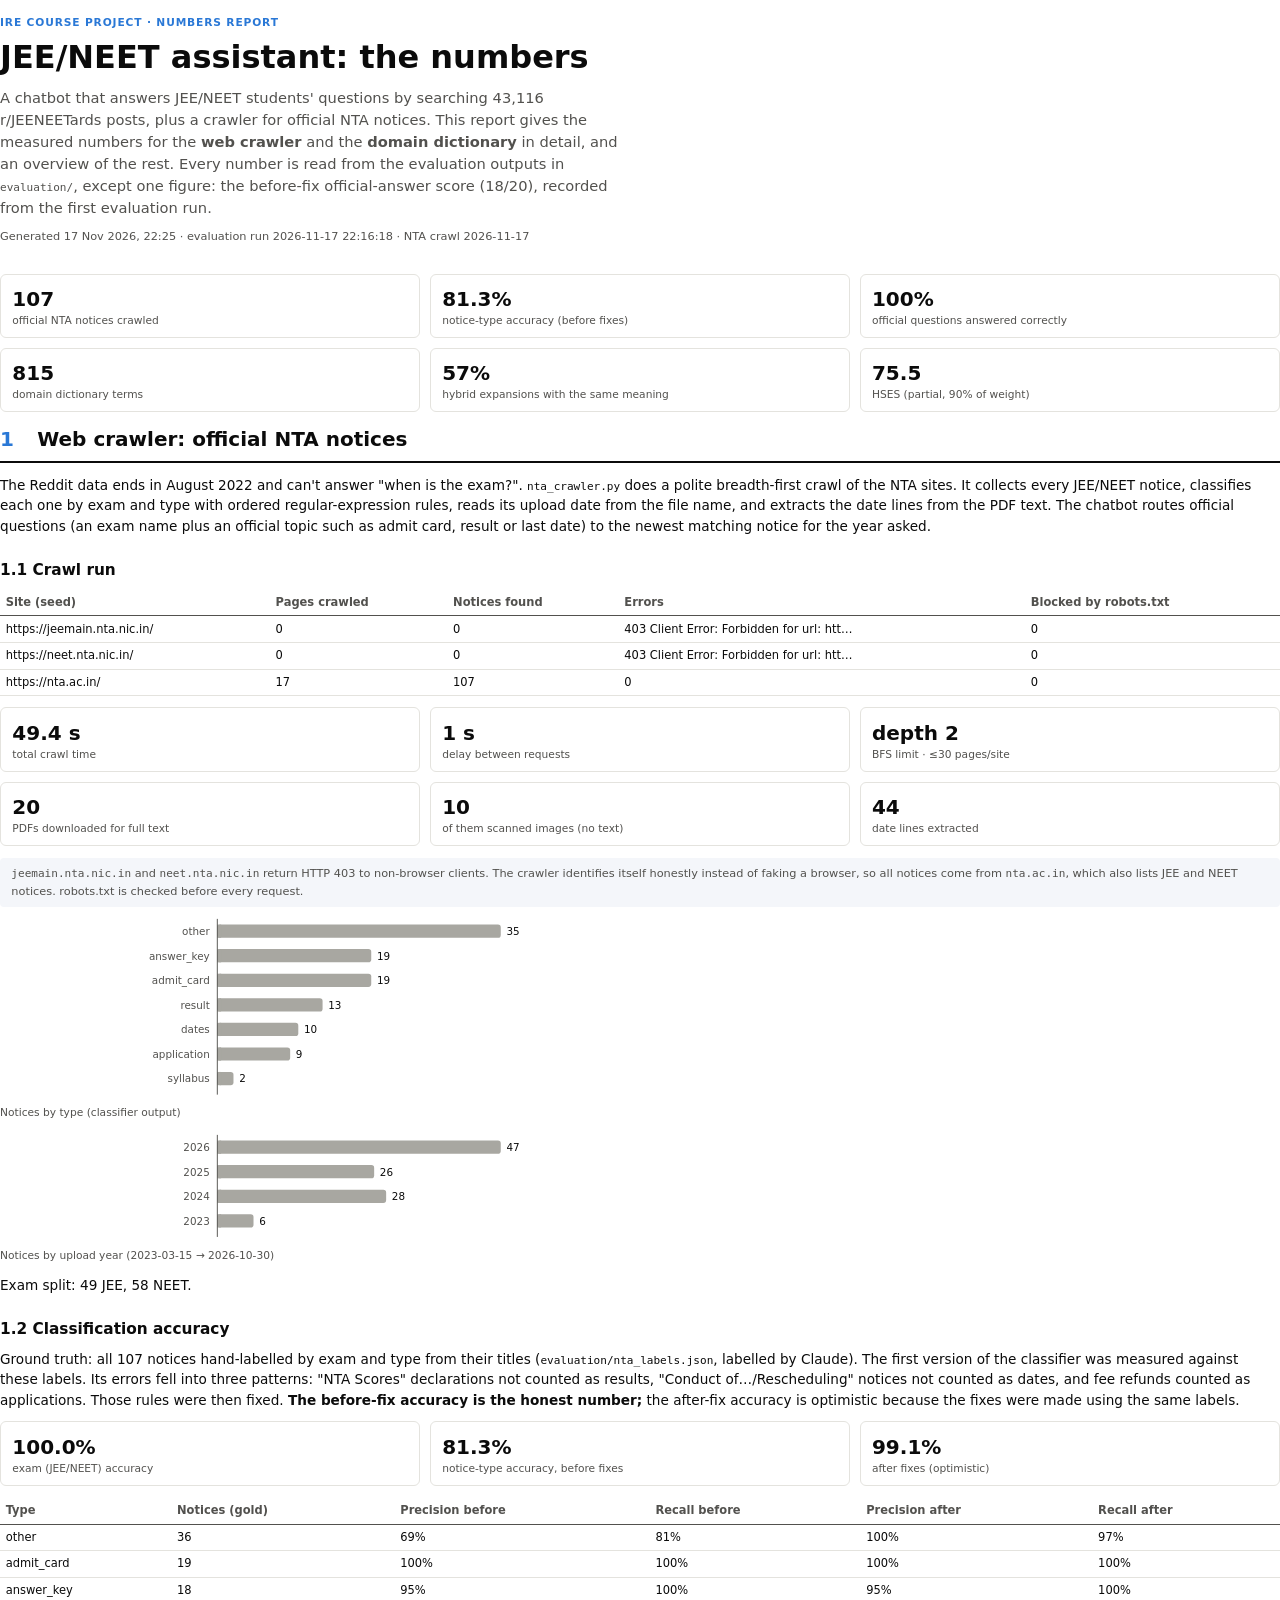
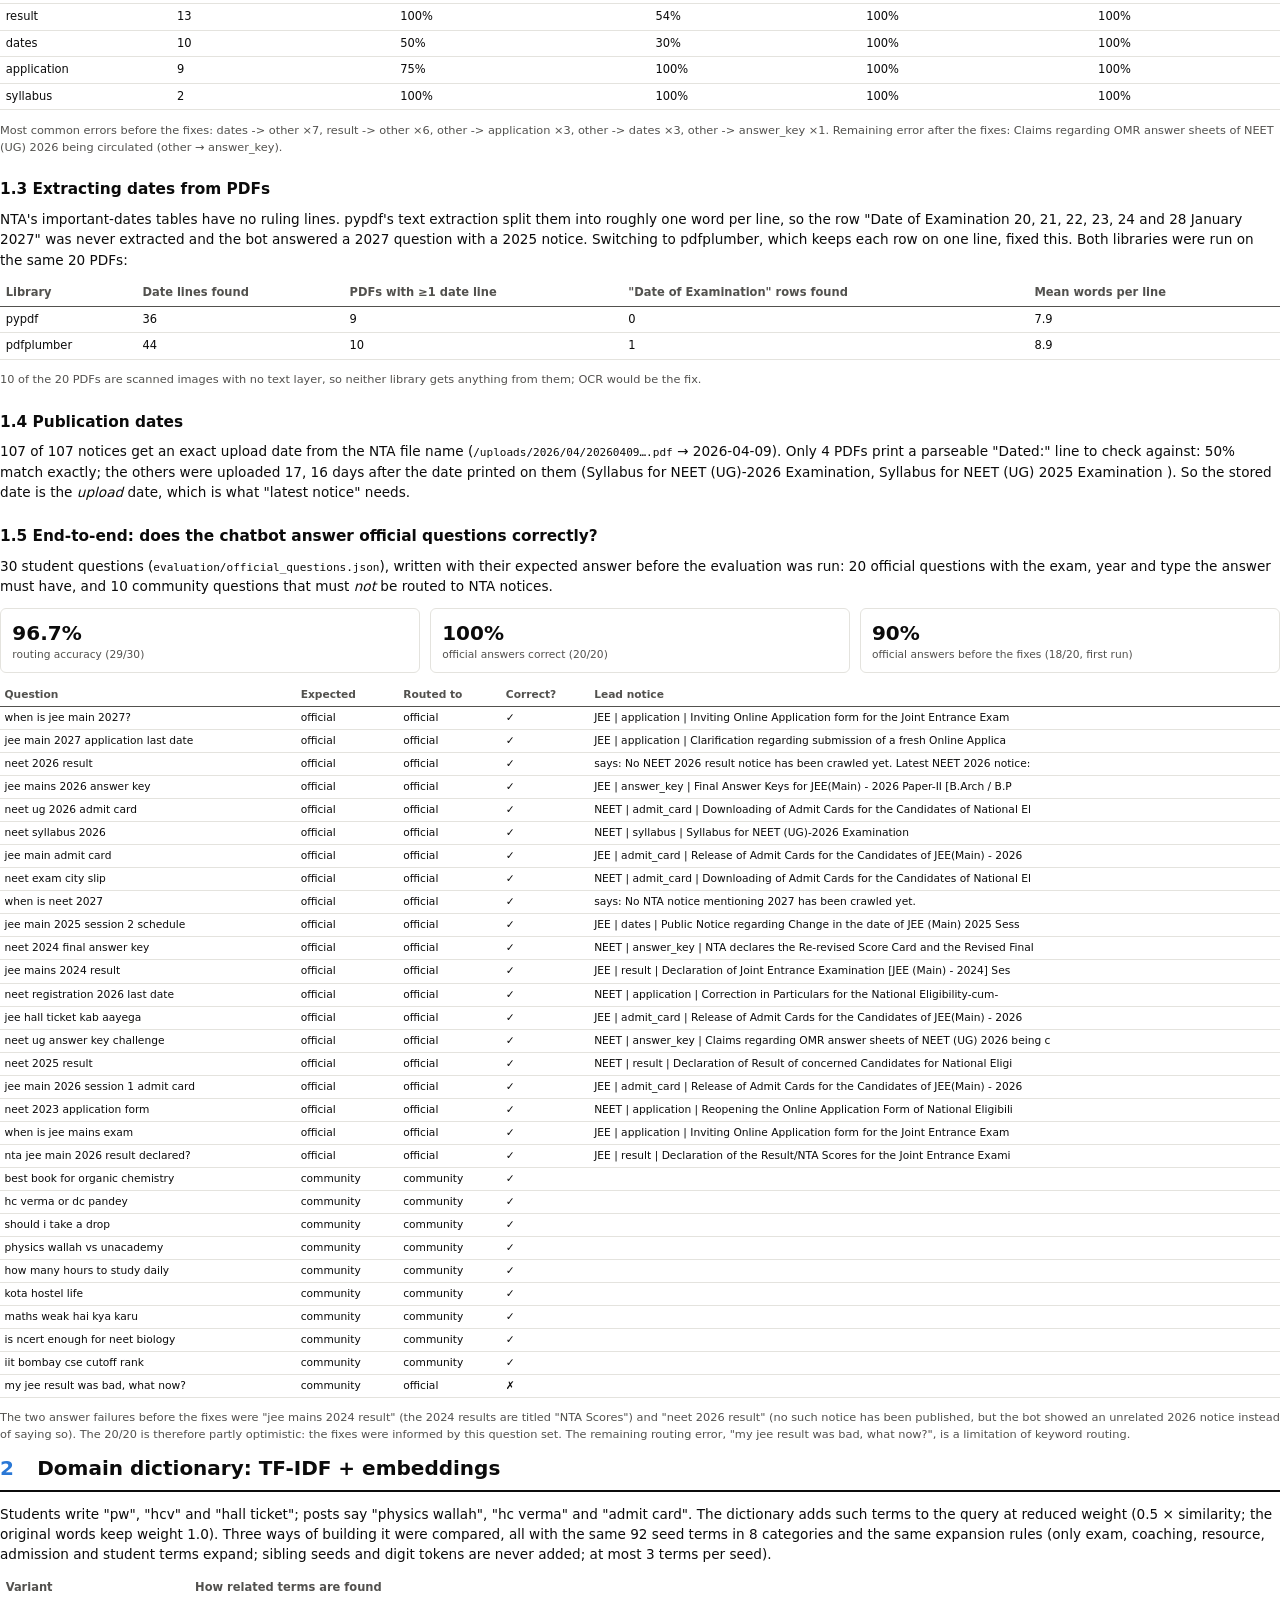
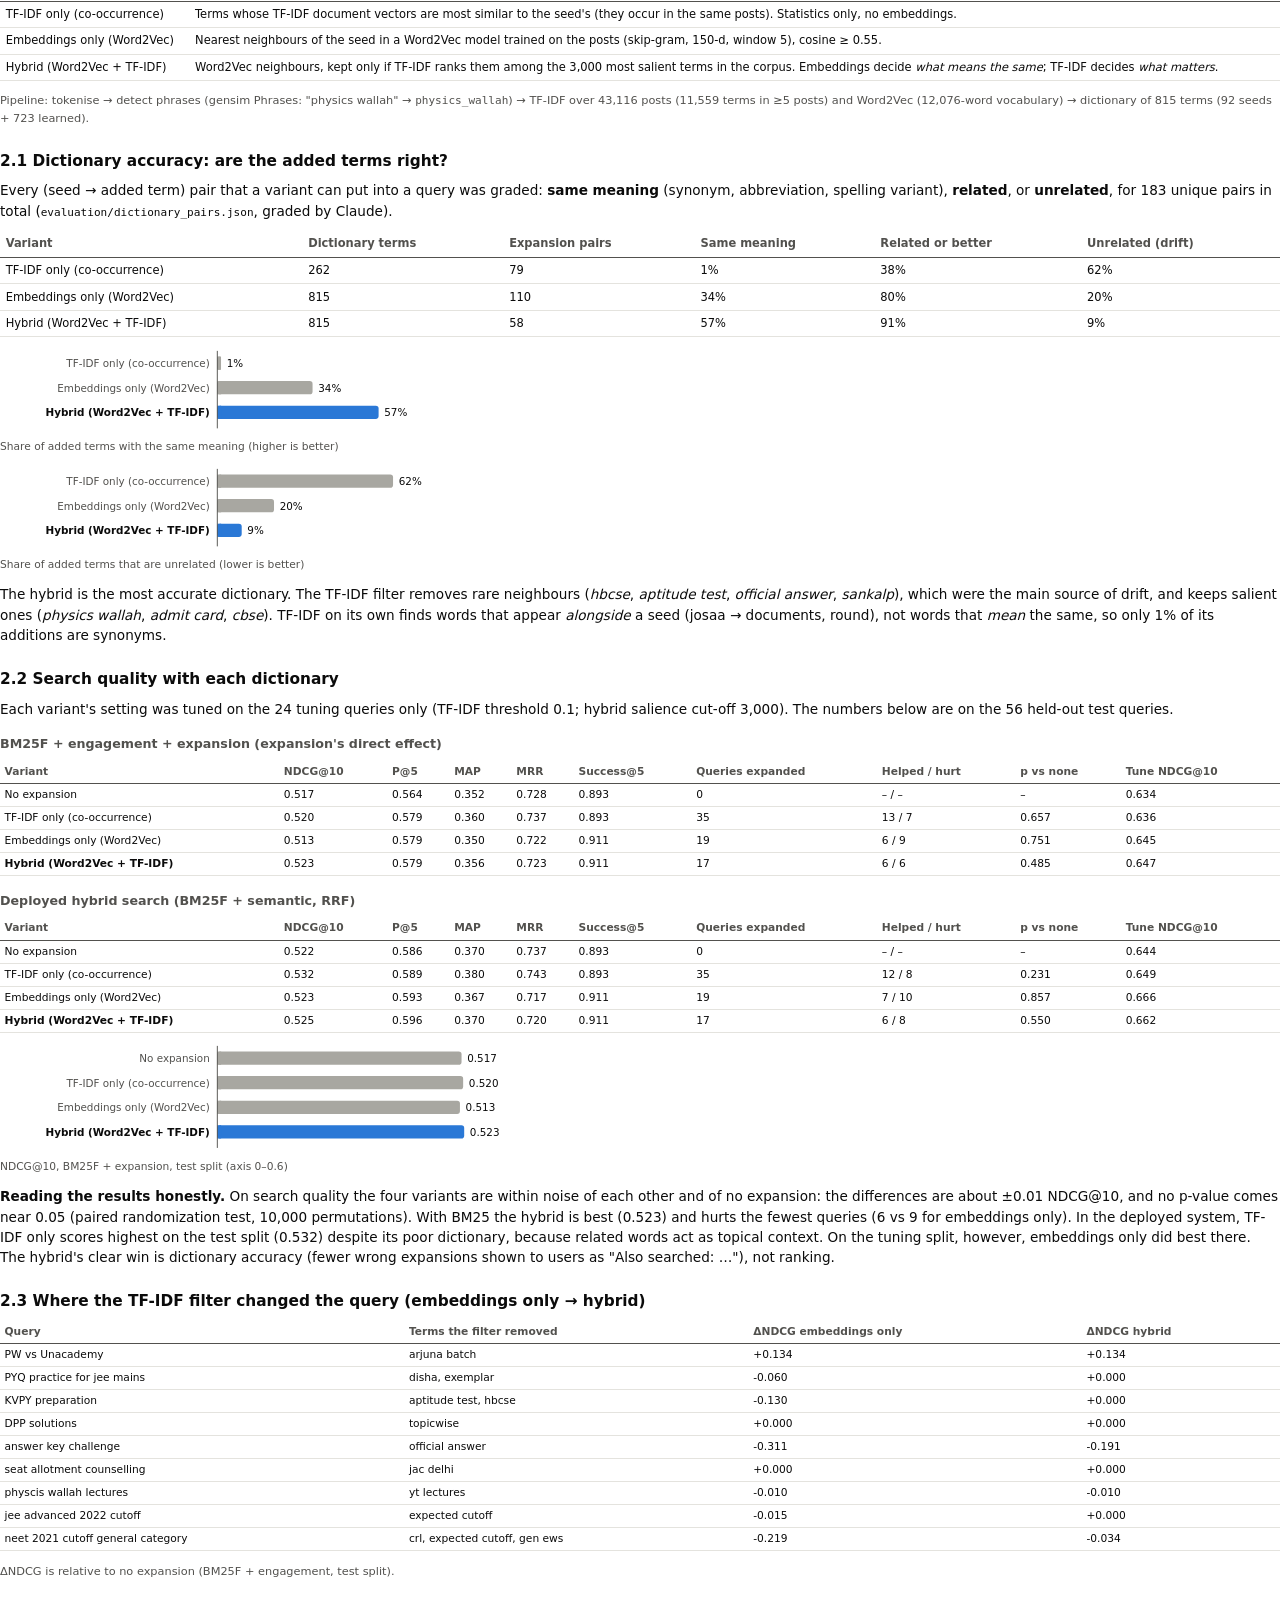
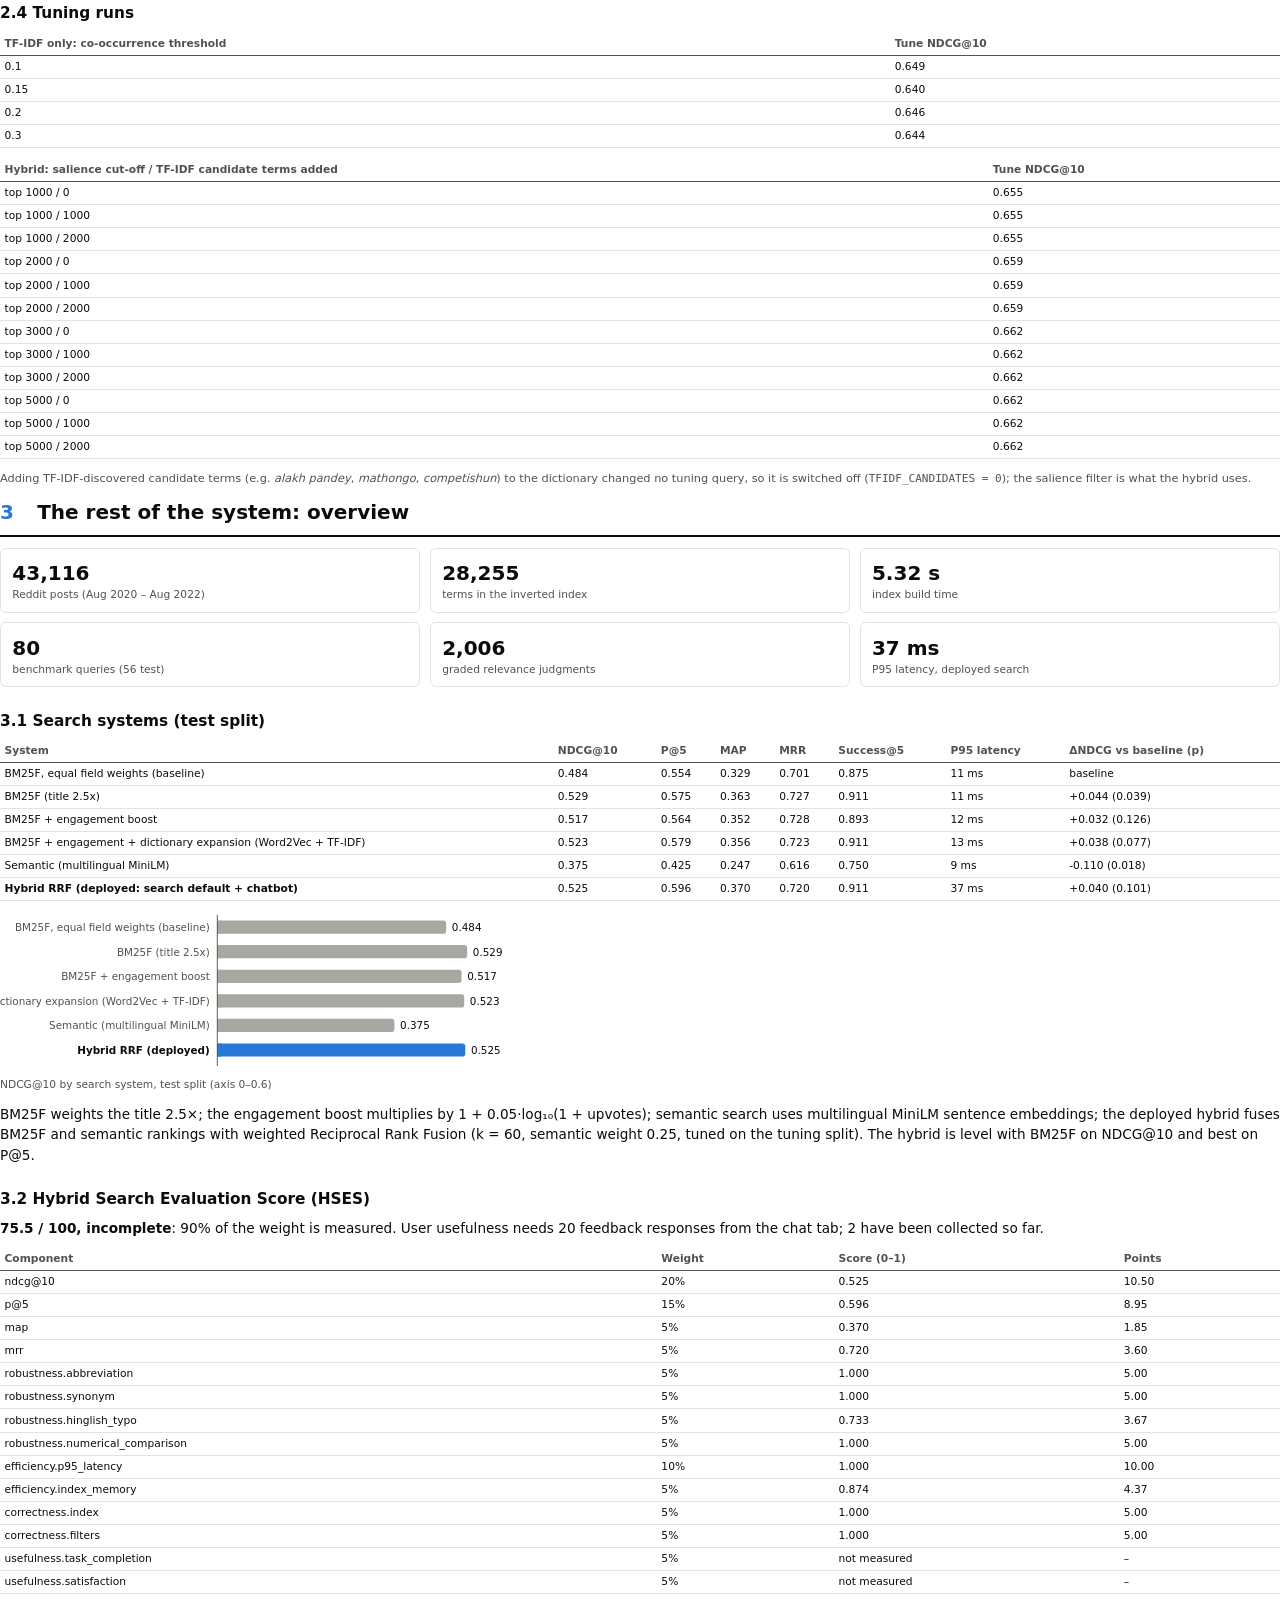
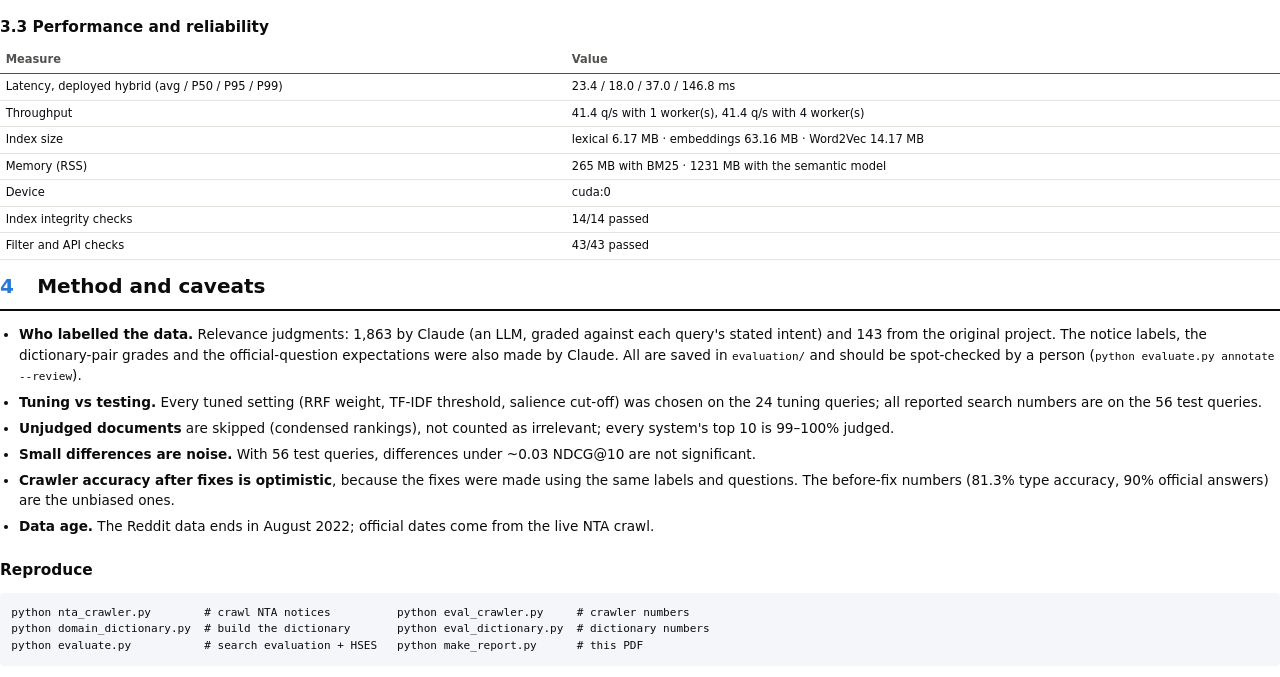
==== evaluation/report.html @ 179a9579 "Hybrid TF-IDF + Word2Vec domain dictionary, crawler/dictionary evaluation, numbers PDF - domain_dict" ====
<!doctype html><html lang='en'><head><meta charset='utf-8'><title>IREE project numbers</title><style>
@page { size: A4; margin: 14mm 14mm 16mm; }
:root { --ink: #0b0b0b; --ink2: #52514e; --muted: #7a7973; --rule: #e4e3de; --surface: #ffffff; --tint: #f4f6fa; --blue: #2a78d6; }
* { box-sizing: border-box; }
body { margin: 0; background: var(--surface); color: var(--ink); font: 10.2pt/1.5 "Noto Sans", "DejaVu Sans", "Liberation Sans", sans-serif; }
header { padding: 4mm 0 2mm; }
.kicker { text-transform: uppercase; letter-spacing: .08em; font-size: 8pt; color: var(--blue); font-weight: 700; }
h1 { font-size: 24pt; line-height: 1.15; margin: 2mm 0 3mm; }
.lede { font-size: 11pt; color: var(--ink2); max-width: 165mm; }
h2 { font-size: 15pt; margin: 0 0 3mm; padding-bottom: 2mm; border-bottom: 2px solid var(--ink); }
h2 span { display: inline-block; width: 8mm; color: var(--blue); }
h3 { font-size: 11.5pt; margin: 6mm 0 2mm; }
h4 { font-size: 9.5pt; margin: 4mm 0 1.5mm; color: var(--ink2); }
p { margin: 1.5mm 0 2.5mm; }
.small, .note { font-size: 8.5pt; color: var(--ink2); }
.note { background: var(--tint); padding: 2mm 3mm; border-radius: 4px; }
code, pre { font-family: "DejaVu Sans Mono", monospace; font-size: 8.3pt; }
pre { background: var(--tint); padding: 3mm; border-radius: 4px; white-space: pre-wrap; }
.break { break-before: page; }
table { width: 100%; border-collapse: collapse; margin: 2mm 0 3mm; font-size: 8.6pt; break-inside: auto; }
th { text-align: left; font-weight: 600; color: var(--ink2); border-bottom: 1px solid var(--ink2); padding: 1.2mm 1.5mm; vertical-align: bottom; }
td { border-bottom: 1px solid var(--rule); padding: 1.1mm 1.5mm; vertical-align: top; }
tr { break-inside: avoid; }
table.tight td, table.tight th { padding: .8mm 1.2mm; font-size: 8pt; }
td:not(:first-child), th:not(:first-child) { font-variant-numeric: tabular-nums; }
.tiles { display: grid; grid-template-columns: repeat(3, 1fr); gap: 2.5mm; margin: 3mm 0; }
.tile { border: 1px solid var(--rule); border-radius: 6px; padding: 2.5mm 3mm; break-inside: avoid; }
.tv { font-size: 15pt; font-weight: 700; font-variant-numeric: tabular-nums; }
.tl { font-size: 8pt; color: var(--ink2); line-height: 1.3; }
.stack figure { max-width: 150mm; }
figure { max-width: 150mm; }
figure { margin: 2mm 0 3mm; break-inside: avoid; }
figcaption { font-size: 8pt; color: var(--ink2); margin-top: 1mm; }
svg text.lab { font-size: 11px; fill: var(--ink2); }
svg text.lab.hi { fill: var(--ink); font-weight: 700; }
svg text.val { font-size: 11px; fill: var(--ink); font-variant-numeric: tabular-nums; }
svg .axis { stroke: var(--ink2); stroke-width: 1; }
ul { padding-left: 5mm; } li { margin-bottom: 1.5mm; }
</style></head><body>
<header>
  <div class="kicker">IRE course project · numbers report</div>
  <h1>JEE/NEET assistant: the numbers</h1>
  <p class="lede">A chatbot that answers JEE/NEET students' questions by searching 43,116 r/JEENEETards
  posts, plus a crawler for official NTA notices. This report gives the measured numbers for the
  <b>web crawler</b> and the <b>domain dictionary</b> in detail, and an overview of the rest. Every number is read from the
  evaluation outputs in <code>evaluation/</code>, except one figure: the before-fix official-answer score (18/20),
recorded from the first evaluation run.</p>
  <p class="small">Generated 17 Nov 2026, 22:25 · evaluation run 2026-11-17 22:16:18 · NTA crawl 2026-11-17</p>
</header>
<div class="tiles"><div class="tile"><div class="tv">107</div><div class="tl">official NTA notices crawled</div></div><div class="tile"><div class="tv">81.3%</div><div class="tl">notice-type accuracy (before fixes)</div></div><div class="tile"><div class="tv">100%</div><div class="tl">official questions answered correctly</div></div><div class="tile"><div class="tv">815</div><div class="tl">domain dictionary terms</div></div><div class="tile"><div class="tv">57%</div><div class="tl">hybrid expansions with the same meaning</div></div><div class="tile"><div class="tv">75.5</div><div class="tl">HSES (partial, 90% of weight)</div></div></div>

<section class="break">
<h2><span>1</span> Web crawler: official NTA notices</h2>
<p>The Reddit data ends in August 2022 and can't answer "when is the exam?". <code>nta_crawler.py</code> does a polite
breadth-first crawl of the NTA sites. It collects every JEE/NEET notice, classifies each one by exam and type with ordered
regular-expression rules, reads its upload date from the file name, and extracts the date lines from the PDF text. The chatbot
routes official questions (an exam name plus an official topic such as admit card, result or last date) to the newest
matching notice for the year asked.</p>
<h3>1.1 Crawl run</h3>
<table class=""><thead><tr><th>Site (seed)</th><th>Pages crawled</th><th>Notices found</th><th>Errors</th><th>Blocked by robots.txt</th></tr></thead><tbody><tr><td>https://jeemain.nta.nic.in/</td><td>0</td><td>0</td><td>403 Client Error: Forbidden for url: htt…</td><td>0</td></tr><tr><td>https://neet.nta.nic.in/</td><td>0</td><td>0</td><td>403 Client Error: Forbidden for url: htt…</td><td>0</td></tr><tr><td>https://nta.ac.in/</td><td>17</td><td>107</td><td>0</td><td>0</td></tr></tbody></table>
<div class="tiles"><div class="tile"><div class="tv">49.4 s</div><div class="tl">total crawl time</div></div><div class="tile"><div class="tv">1 s</div><div class="tl">delay between requests</div></div><div class="tile"><div class="tv">depth 2</div><div class="tl">BFS limit · ≤30 pages/site</div></div><div class="tile"><div class="tv">20</div><div class="tl">PDFs downloaded for full text</div></div><div class="tile"><div class="tv">10</div><div class="tl">of them scanned images (no text)</div></div><div class="tile"><div class="tv">44</div><div class="tl">date lines extracted</div></div></div>
<p class="note"><code>jeemain.nta.nic.in</code> and <code>neet.nta.nic.in</code> return HTTP 403 to non-browser clients. The
crawler identifies itself honestly instead of faking a browser, so all notices come from <code>nta.ac.in</code>, which also lists
JEE and NEET notices. robots.txt is checked before every request.</p>
<div class="stack">
<figure><svg viewBox="0 0 600 190" width="100%" role="img" aria-label="Notices by type (classifier output)"><text x="222" y="19" text-anchor="end" class="lab">other</text><rect x="230" y="8" width="300.0" height="14" rx="3" fill="#a8a7a1"/><rect x="230" y="8" width="4.0" height="14" fill="#a8a7a1"/><text x="536.0" y="19" class="val">35</text><text x="222" y="45" text-anchor="end" class="lab">answer_key</text><rect x="230" y="34" width="162.9" height="14" rx="3" fill="#a8a7a1"/><rect x="230" y="34" width="4.0" height="14" fill="#a8a7a1"/><text x="398.9" y="45" class="val">19</text><text x="222" y="71" text-anchor="end" class="lab">admit_card</text><rect x="230" y="60" width="162.9" height="14" rx="3" fill="#a8a7a1"/><rect x="230" y="60" width="4.0" height="14" fill="#a8a7a1"/><text x="398.9" y="71" class="val">19</text><text x="222" y="97" text-anchor="end" class="lab">result</text><rect x="230" y="86" width="111.4" height="14" rx="3" fill="#a8a7a1"/><rect x="230" y="86" width="4.0" height="14" fill="#a8a7a1"/><text x="347.4" y="97" class="val">13</text><text x="222" y="123" text-anchor="end" class="lab">dates</text><rect x="230" y="112" width="85.7" height="14" rx="3" fill="#a8a7a1"/><rect x="230" y="112" width="4.0" height="14" fill="#a8a7a1"/><text x="321.7" y="123" class="val">10</text><text x="222" y="149" text-anchor="end" class="lab">application</text><rect x="230" y="138" width="77.1" height="14" rx="3" fill="#a8a7a1"/><rect x="230" y="138" width="4.0" height="14" fill="#a8a7a1"/><text x="313.1" y="149" class="val">9</text><text x="222" y="175" text-anchor="end" class="lab">syllabus</text><rect x="230" y="164" width="17.1" height="14" rx="3" fill="#a8a7a1"/><rect x="230" y="164" width="4.0" height="14" fill="#a8a7a1"/><text x="253.1" y="175" class="val">2</text><line x1="230" y1="2" x2="230" y2="188" class="axis"/></svg><figcaption>Notices by type (classifier output)</figcaption></figure>
<figure><svg viewBox="0 0 600 112" width="100%" role="img" aria-label="Notices by upload year (2023-03-15 → 2026-10-30)"><text x="222" y="19" text-anchor="end" class="lab">2026</text><rect x="230" y="8" width="300.0" height="14" rx="3" fill="#a8a7a1"/><rect x="230" y="8" width="4.0" height="14" fill="#a8a7a1"/><text x="536.0" y="19" class="val">47</text><text x="222" y="45" text-anchor="end" class="lab">2025</text><rect x="230" y="34" width="166.0" height="14" rx="3" fill="#a8a7a1"/><rect x="230" y="34" width="4.0" height="14" fill="#a8a7a1"/><text x="402.0" y="45" class="val">26</text><text x="222" y="71" text-anchor="end" class="lab">2024</text><rect x="230" y="60" width="178.7" height="14" rx="3" fill="#a8a7a1"/><rect x="230" y="60" width="4.0" height="14" fill="#a8a7a1"/><text x="414.7" y="71" class="val">28</text><text x="222" y="97" text-anchor="end" class="lab">2023</text><rect x="230" y="86" width="38.3" height="14" rx="3" fill="#a8a7a1"/><rect x="230" y="86" width="4.0" height="14" fill="#a8a7a1"/><text x="274.3" y="97" class="val">6</text><line x1="230" y1="2" x2="230" y2="110" class="axis"/></svg><figcaption>Notices by upload year (2023-03-15 → 2026-10-30)</figcaption></figure>
</div>
<p>Exam split: 49 JEE, 58 NEET.</p>

<h3>1.2 Classification accuracy</h3>
<p>Ground truth: all 107 notices hand-labelled by exam and type from their titles
(<code>evaluation/nta_labels.json</code>, labelled by Claude). The first version of the classifier was measured against these labels.
Its errors fell into three patterns: "NTA Scores" declarations not counted as results, "Conduct of…/Rescheduling" notices
not counted as dates, and fee refunds counted as applications. Those rules were then fixed. <b>The before-fix accuracy is
the honest number;</b> the after-fix accuracy is optimistic because the fixes were made using the same labels.</p>
<div class="tiles"><div class="tile"><div class="tv">100.0%</div><div class="tl">exam (JEE/NEET) accuracy</div></div><div class="tile"><div class="tv">81.3%</div><div class="tl">notice-type accuracy, before fixes</div></div><div class="tile"><div class="tv">99.1%</div><div class="tl">after fixes (optimistic)</div></div></div>
<table class=""><thead><tr><th>Type</th><th>Notices (gold)</th><th>Precision before</th><th>Recall before</th><th>Precision after</th><th>Recall after</th></tr></thead><tbody><tr><td>other</td><td>36</td><td>69%</td><td>81%</td><td>100%</td><td>97%</td></tr><tr><td>admit_card</td><td>19</td><td>100%</td><td>100%</td><td>100%</td><td>100%</td></tr><tr><td>answer_key</td><td>18</td><td>95%</td><td>100%</td><td>95%</td><td>100%</td></tr><tr><td>result</td><td>13</td><td>100%</td><td>54%</td><td>100%</td><td>100%</td></tr><tr><td>dates</td><td>10</td><td>50%</td><td>30%</td><td>100%</td><td>100%</td></tr><tr><td>application</td><td>9</td><td>75%</td><td>100%</td><td>100%</td><td>100%</td></tr><tr><td>syllabus</td><td>2</td><td>100%</td><td>100%</td><td>100%</td><td>100%</td></tr></tbody></table>
<p class="small">Most common errors before the fixes: dates -&gt; other ×7, result -&gt; other ×6, other -&gt; application ×3, other -&gt; dates ×3, other -&gt; answer_key ×1.
Remaining error after the fixes: Claims regarding OMR answer sheets of NEET (UG) 2026 being circulated  (other → answer_key).</p>

<h3>1.3 Extracting dates from PDFs</h3>
<p>NTA's important-dates tables have no ruling lines. pypdf's text extraction split them into roughly one word per line, so the
row "Date of Examination 20, 21, 22, 23, 24 and 28 January 2027" was never extracted and the bot answered a 2027 question with a
2025 notice. Switching to pdfplumber, which keeps each row on one line, fixed this. Both libraries were run on the same 20 PDFs:</p>
<table class=""><thead><tr><th>Library</th><th>Date lines found</th><th>PDFs with ≥1 date line</th><th>&quot;Date of Examination&quot; rows found</th><th>Mean words per line</th></tr></thead><tbody><tr><td>pypdf</td><td>36</td><td>9</td><td>0</td><td>7.9</td></tr><tr><td>pdfplumber</td><td>44</td><td>10</td><td>1</td><td>8.9</td></tr></tbody></table>
<p class="small">10 of the 20 PDFs are scanned images with no text layer, so neither library
gets anything from them; OCR would be the fix.</p>

<h3>1.4 Publication dates</h3>
<p>107 of 107 notices get an exact upload date from the NTA file name
(<code>/uploads/2026/04/20260409….pdf</code> → 2026-04-09). Only 4 PDFs print a parseable
"Dated:" line to check against: 50% match exactly; the others were uploaded
17, 16 days after the date printed on them
(Syllabus for NEET (UG)-2026 Examination, Syllabus for NEET (UG) 2025 Examination ). So the stored date is the <i>upload</i> date,
which is what "latest notice" needs.</p>

<h3>1.5 End-to-end: does the chatbot answer official questions correctly?</h3>
<p>30 student questions (<code>evaluation/official_questions.json</code>), written with their expected answer before
the evaluation was run: 20 official questions with the exam, year and type the answer must have, and
10 community questions that must <i>not</i> be routed to NTA notices.</p>
<div class="tiles"><div class="tile"><div class="tv">96.7%</div><div class="tl">routing accuracy (29/30)</div></div><div class="tile"><div class="tv">100%</div><div class="tl">official answers correct (20/20)</div></div><div class="tile"><div class="tv">90%</div><div class="tl">official answers before the fixes (18/20, first run)</div></div></div>
<table class="tight"><thead><tr><th>Question</th><th>Expected</th><th>Routed to</th><th>Correct?</th><th>Lead notice</th></tr></thead><tbody><tr><td>when is jee main 2027?</td><td>official</td><td>official</td><td>✓</td><td>JEE | application | Inviting Online Application form for the Joint Entrance Exam</td></tr><tr><td>jee main 2027 application last date</td><td>official</td><td>official</td><td>✓</td><td>JEE | application | Clarification regarding submission of a fresh Online Applica</td></tr><tr><td>neet 2026 result</td><td>official</td><td>official</td><td>✓</td><td>says: No NEET 2026 result notice has been crawled yet. Latest NEET 2026 notice:</td></tr><tr><td>jee mains 2026 answer key</td><td>official</td><td>official</td><td>✓</td><td>JEE | answer_key | Final Answer Keys for JEE(Main) - 2026 Paper-II [B.Arch / B.P</td></tr><tr><td>neet ug 2026 admit card</td><td>official</td><td>official</td><td>✓</td><td>NEET | admit_card | Downloading of Admit Cards for the Candidates of National El</td></tr><tr><td>neet syllabus 2026</td><td>official</td><td>official</td><td>✓</td><td>NEET | syllabus | Syllabus for NEET (UG)-2026 Examination</td></tr><tr><td>jee main admit card</td><td>official</td><td>official</td><td>✓</td><td>JEE | admit_card | Release of Admit Cards for the Candidates of JEE(Main) - 2026</td></tr><tr><td>neet exam city slip</td><td>official</td><td>official</td><td>✓</td><td>NEET | admit_card | Downloading of Admit Cards for the Candidates of National El</td></tr><tr><td>when is neet 2027</td><td>official</td><td>official</td><td>✓</td><td>says: No NTA notice mentioning 2027 has been crawled yet.</td></tr><tr><td>jee main 2025 session 2 schedule</td><td>official</td><td>official</td><td>✓</td><td>JEE | dates | Public Notice regarding Change in the date of JEE (Main) 2025 Sess</td></tr><tr><td>neet 2024 final answer key</td><td>official</td><td>official</td><td>✓</td><td>NEET | answer_key | NTA declares the Re-revised Score Card and the Revised Final</td></tr><tr><td>jee mains 2024 result</td><td>official</td><td>official</td><td>✓</td><td>JEE | result | Declaration of Joint Entrance Examination [JEE (Main) - 2024] Ses</td></tr><tr><td>neet registration 2026 last date</td><td>official</td><td>official</td><td>✓</td><td>NEET | application | Correction in Particulars for the National Eligibility-cum-</td></tr><tr><td>jee hall ticket kab aayega</td><td>official</td><td>official</td><td>✓</td><td>JEE | admit_card | Release of Admit Cards for the Candidates of JEE(Main) - 2026</td></tr><tr><td>neet ug answer key challenge</td><td>official</td><td>official</td><td>✓</td><td>NEET | answer_key | Claims regarding OMR answer sheets of NEET (UG) 2026 being c</td></tr><tr><td>neet 2025 result</td><td>official</td><td>official</td><td>✓</td><td>NEET | result | Declaration of Result of concerned Candidates for National Eligi</td></tr><tr><td>jee main 2026 session 1 admit card</td><td>official</td><td>official</td><td>✓</td><td>JEE | admit_card | Release of Admit Cards for the Candidates of JEE(Main) - 2026</td></tr><tr><td>neet 2023 application form</td><td>official</td><td>official</td><td>✓</td><td>NEET | application | Reopening the Online Application Form of National Eligibili</td></tr><tr><td>when is jee mains exam</td><td>official</td><td>official</td><td>✓</td><td>JEE | application | Inviting Online Application form for the Joint Entrance Exam</td></tr><tr><td>nta jee main 2026 result declared?</td><td>official</td><td>official</td><td>✓</td><td>JEE | result | Declaration of the Result/NTA Scores for the Joint Entrance Exami</td></tr><tr><td>best book for organic chemistry</td><td>community</td><td>community</td><td>✓</td><td></td></tr><tr><td>hc verma or dc pandey</td><td>community</td><td>community</td><td>✓</td><td></td></tr><tr><td>should i take a drop</td><td>community</td><td>community</td><td>✓</td><td></td></tr><tr><td>physics wallah vs unacademy</td><td>community</td><td>community</td><td>✓</td><td></td></tr><tr><td>how many hours to study daily</td><td>community</td><td>community</td><td>✓</td><td></td></tr><tr><td>kota hostel life</td><td>community</td><td>community</td><td>✓</td><td></td></tr><tr><td>maths weak hai kya karu</td><td>community</td><td>community</td><td>✓</td><td></td></tr><tr><td>is ncert enough for neet biology</td><td>community</td><td>community</td><td>✓</td><td></td></tr><tr><td>iit bombay cse cutoff rank</td><td>community</td><td>community</td><td>✓</td><td></td></tr><tr><td>my jee result was bad, what now?</td><td>community</td><td>official</td><td>✗</td><td></td></tr></tbody></table>
<p class="small">The two answer failures before the fixes were "jee mains 2024 result" (the 2024 results are titled "NTA Scores")
and "neet 2026 result" (no such notice has been published, but the bot showed an unrelated 2026 notice instead of saying so).
The 20/20 is therefore partly optimistic: the fixes were informed by this question set. The remaining routing error,
"my jee result was bad, what now?", is a limitation of keyword routing.</p>
</section>

<section class="break">
<h2><span>2</span> Domain dictionary: TF-IDF + embeddings</h2>
<p>Students write "pw", "hcv" and "hall ticket"; posts say "physics wallah", "hc verma" and "admit card". The dictionary
adds such terms to the query at reduced weight (0.5 × similarity; the original words keep weight 1.0). Three ways of building it
were compared, all with the same 92 seed terms in 8 categories and the same expansion rules (only exam, coaching,
resource, admission and student terms expand; sibling seeds and digit tokens are never added; at most 3 terms per seed).</p>
<table class=""><thead><tr><th>Variant</th><th>How related terms are found</th></tr></thead><tbody><tr><td>TF-IDF only (co-occurrence)</td><td>Terms whose TF-IDF document vectors are most similar to the seed's (they occur in the same posts). Statistics only, no embeddings.</td></tr><tr><td>Embeddings only (Word2Vec)</td><td>Nearest neighbours of the seed in a Word2Vec model trained on the posts (skip-gram, 150-d, window 5), cosine ≥ 0.55.</td></tr><tr><td>Hybrid (Word2Vec + TF-IDF)</td><td>Word2Vec neighbours, kept only if TF-IDF ranks them among the 3,000 most salient terms in the corpus. Embeddings decide <i>what means the same</i>; TF-IDF decides <i>what matters</i>.</td></tr></tbody></table>
<p class="small">Pipeline: tokenise → detect phrases (gensim Phrases: "physics wallah" → <code>physics_wallah</code>) → TF-IDF over
43,116 posts (11,559 terms in ≥5 posts) and Word2Vec (12,076-word vocabulary)
→ dictionary of 815 terms (92 seeds + 723 learned).</p>

<h3>2.1 Dictionary accuracy: are the added terms right?</h3>
<p>Every (seed → added term) pair that a variant can put into a query was graded: <b>same meaning</b> (synonym, abbreviation,
spelling variant), <b>related</b>, or <b>unrelated</b>, for 183
unique pairs in total (<code>evaluation/dictionary_pairs.json</code>, graded by Claude).</p>
<table class=""><thead><tr><th>Variant</th><th>Dictionary terms</th><th>Expansion pairs</th><th>Same meaning</th><th>Related or better</th><th>Unrelated (drift)</th></tr></thead><tbody><tr><td>TF-IDF only (co-occurrence)</td><td>262</td><td>79</td><td>1%</td><td>38%</td><td>62%</td></tr><tr><td>Embeddings only (Word2Vec)</td><td>815</td><td>110</td><td>34%</td><td>80%</td><td>20%</td></tr><tr><td>Hybrid (Word2Vec + TF-IDF)</td><td>815</td><td>58</td><td>57%</td><td>91%</td><td>9%</td></tr></tbody></table>
<div class="stack">
<figure><svg viewBox="0 0 600 86" width="100%" role="img" aria-label="Share of added terms with the same meaning (higher is better)"><text x="222" y="19" text-anchor="end" class="lab">TF-IDF only (co-occurrence)</text><rect x="230" y="8" width="3.9" height="14" rx="3" fill="#a8a7a1"/><rect x="230" y="8" width="3.9" height="14" fill="#a8a7a1"/><text x="239.9" y="19" class="val">1%</text><text x="222" y="45" text-anchor="end" class="lab">Embeddings only (Word2Vec)</text><rect x="230" y="34" width="100.8" height="14" rx="3" fill="#a8a7a1"/><rect x="230" y="34" width="4.0" height="14" fill="#a8a7a1"/><text x="336.8" y="45" class="val">34%</text><text x="222" y="71" text-anchor="end" class="lab hi">Hybrid (Word2Vec + TF-IDF)</text><rect x="230" y="60" width="170.7" height="14" rx="3" fill="#2a78d6"/><rect x="230" y="60" width="4.0" height="14" fill="#2a78d6"/><text x="406.7" y="71" class="val">57%</text><line x1="230" y1="2" x2="230" y2="84" class="axis"/></svg><figcaption>Share of added terms with the same meaning (higher is better)</figcaption></figure>
<figure><svg viewBox="0 0 600 86" width="100%" role="img" aria-label="Share of added terms that are unrelated (lower is better)"><text x="222" y="19" text-anchor="end" class="lab">TF-IDF only (co-occurrence)</text><rect x="230" y="8" width="186.0" height="14" rx="3" fill="#a8a7a1"/><rect x="230" y="8" width="4.0" height="14" fill="#a8a7a1"/><text x="422.0" y="19" class="val">62%</text><text x="222" y="45" text-anchor="end" class="lab">Embeddings only (Word2Vec)</text><rect x="230" y="34" width="60.0" height="14" rx="3" fill="#a8a7a1"/><rect x="230" y="34" width="4.0" height="14" fill="#a8a7a1"/><text x="296.0" y="45" class="val">20%</text><text x="222" y="71" text-anchor="end" class="lab hi">Hybrid (Word2Vec + TF-IDF)</text><rect x="230" y="60" width="25.8" height="14" rx="3" fill="#2a78d6"/><rect x="230" y="60" width="4.0" height="14" fill="#2a78d6"/><text x="261.8" y="71" class="val">9%</text><line x1="230" y1="2" x2="230" y2="84" class="axis"/></svg><figcaption>Share of added terms that are unrelated (lower is better)</figcaption></figure>
</div>
<p>The hybrid is the most accurate dictionary. The TF-IDF filter removes rare neighbours (<i>hbcse</i>, <i>aptitude test</i>,
<i>official answer</i>, <i>sankalp</i>), which were the main source of drift, and keeps salient ones (<i>physics wallah</i>,
<i>admit card</i>, <i>cbse</i>). TF-IDF on its own finds words that appear <i>alongside</i> a seed (josaa → documents, round),
not words that <i>mean</i> the same, so only 1% of its additions are synonyms.</p>

<h3>2.2 Search quality with each dictionary</h3>
<p>Each variant's setting was tuned on the 24 tuning queries only (TF-IDF threshold 0.1;
hybrid salience cut-off 3,000). The numbers below are on the 56 held-out test queries.</p>
<h4>BM25F + engagement + expansion (expansion's direct effect)</h4>
<table class="tight"><thead><tr><th>Variant</th><th>NDCG@10</th><th>P@5</th><th>MAP</th><th>MRR</th><th>Success@5</th><th>Queries expanded</th><th>Helped / hurt</th><th>p vs none</th><th>Tune NDCG@10</th></tr></thead><tbody><tr><td>No expansion</td><td>0.517</td><td>0.564</td><td>0.352</td><td>0.728</td><td>0.893</td><td>0</td><td>– / –</td><td>–</td><td>0.634</td></tr><tr><td>TF-IDF only (co-occurrence)</td><td>0.520</td><td>0.579</td><td>0.360</td><td>0.737</td><td>0.893</td><td>35</td><td>13 / 7</td><td>0.657</td><td>0.636</td></tr><tr><td>Embeddings only (Word2Vec)</td><td>0.513</td><td>0.579</td><td>0.350</td><td>0.722</td><td>0.911</td><td>19</td><td>6 / 9</td><td>0.751</td><td>0.645</td></tr><tr><td><b>Hybrid (Word2Vec + TF-IDF)</b></td><td>0.523</td><td>0.579</td><td>0.356</td><td>0.723</td><td>0.911</td><td>17</td><td>6 / 6</td><td>0.485</td><td>0.647</td></tr></tbody></table>
<h4>Deployed hybrid search (BM25F + semantic, RRF)</h4>
<table class="tight"><thead><tr><th>Variant</th><th>NDCG@10</th><th>P@5</th><th>MAP</th><th>MRR</th><th>Success@5</th><th>Queries expanded</th><th>Helped / hurt</th><th>p vs none</th><th>Tune NDCG@10</th></tr></thead><tbody><tr><td>No expansion</td><td>0.522</td><td>0.586</td><td>0.370</td><td>0.737</td><td>0.893</td><td>0</td><td>– / –</td><td>–</td><td>0.644</td></tr><tr><td>TF-IDF only (co-occurrence)</td><td>0.532</td><td>0.589</td><td>0.380</td><td>0.743</td><td>0.893</td><td>35</td><td>12 / 8</td><td>0.231</td><td>0.649</td></tr><tr><td>Embeddings only (Word2Vec)</td><td>0.523</td><td>0.593</td><td>0.367</td><td>0.717</td><td>0.911</td><td>19</td><td>7 / 10</td><td>0.857</td><td>0.666</td></tr><tr><td><b>Hybrid (Word2Vec + TF-IDF)</b></td><td>0.525</td><td>0.596</td><td>0.370</td><td>0.720</td><td>0.911</td><td>17</td><td>6 / 8</td><td>0.550</td><td>0.662</td></tr></tbody></table>
<figure><svg viewBox="0 0 600 112" width="100%" role="img" aria-label="NDCG@10, BM25F + expansion, test split (axis 0–0.6)"><text x="222" y="19" text-anchor="end" class="lab">No expansion</text><rect x="230" y="8" width="258.5" height="14" rx="3" fill="#a8a7a1"/><rect x="230" y="8" width="4.0" height="14" fill="#a8a7a1"/><text x="494.5" y="19" class="val">0.517</text><text x="222" y="45" text-anchor="end" class="lab">TF-IDF only (co-occurrence)</text><rect x="230" y="34" width="260.2" height="14" rx="3" fill="#a8a7a1"/><rect x="230" y="34" width="4.0" height="14" fill="#a8a7a1"/><text x="496.2" y="45" class="val">0.520</text><text x="222" y="71" text-anchor="end" class="lab">Embeddings only (Word2Vec)</text><rect x="230" y="60" width="256.8" height="14" rx="3" fill="#a8a7a1"/><rect x="230" y="60" width="4.0" height="14" fill="#a8a7a1"/><text x="492.8" y="71" class="val">0.513</text><text x="222" y="97" text-anchor="end" class="lab hi">Hybrid (Word2Vec + TF-IDF)</text><rect x="230" y="86" width="261.3" height="14" rx="3" fill="#2a78d6"/><rect x="230" y="86" width="4.0" height="14" fill="#2a78d6"/><text x="497.3" y="97" class="val">0.523</text><line x1="230" y1="2" x2="230" y2="110" class="axis"/></svg><figcaption>NDCG@10, BM25F + expansion, test split (axis 0–0.6)</figcaption></figure>
<p><b>Reading the results honestly.</b> On search quality the four variants are within noise of each other and of no expansion:
the differences are about ±0.01 NDCG@10, and no p-value comes near 0.05 (paired randomization test, 10,000 permutations).
With BM25 the hybrid is best (0.523) and hurts the fewest queries
(6 vs 9 for embeddings only). In the deployed system,
TF-IDF only scores highest on the test split (0.532) despite its poor dictionary,
because related words act as topical context. On the tuning split, however, embeddings only did best there. The hybrid's clear
win is dictionary accuracy (fewer wrong expansions shown to users as "Also searched: …"), not ranking.</p>

<h3>2.3 Where the TF-IDF filter changed the query (embeddings only → hybrid)</h3>
<table class="tight"><thead><tr><th>Query</th><th>Terms the filter removed</th><th>ΔNDCG embeddings only</th><th>ΔNDCG hybrid</th></tr></thead><tbody><tr><td>PW vs Unacademy</td><td>arjuna batch</td><td>+0.134</td><td>+0.134</td></tr><tr><td>PYQ practice for jee mains</td><td>disha, exemplar</td><td>-0.060</td><td>+0.000</td></tr><tr><td>KVPY preparation</td><td>aptitude test, hbcse</td><td>-0.130</td><td>+0.000</td></tr><tr><td>DPP solutions</td><td>topicwise</td><td>+0.000</td><td>+0.000</td></tr><tr><td>answer key challenge</td><td>official answer</td><td>-0.311</td><td>-0.191</td></tr><tr><td>seat allotment counselling</td><td>jac delhi</td><td>+0.000</td><td>+0.000</td></tr><tr><td>physcis wallah lectures</td><td>yt lectures</td><td>-0.010</td><td>-0.010</td></tr><tr><td>jee advanced 2022 cutoff</td><td>expected cutoff</td><td>-0.015</td><td>+0.000</td></tr><tr><td>neet 2021 cutoff general category</td><td>crl, expected cutoff, gen ews</td><td>-0.219</td><td>-0.034</td></tr></tbody></table>
<p class="small">ΔNDCG is relative to no expansion (BM25F + engagement, test split).</p>

<h3>2.4 Tuning runs</h3>
<table class="tight"><thead><tr><th>TF-IDF only: co-occurrence threshold</th><th>Tune NDCG@10</th></tr></thead><tbody><tr><td>0.1</td><td>0.649</td></tr><tr><td>0.15</td><td>0.640</td></tr><tr><td>0.2</td><td>0.646</td></tr><tr><td>0.3</td><td>0.644</td></tr></tbody></table>
<table class="tight"><thead><tr><th>Hybrid: salience cut-off / TF-IDF candidate terms added</th><th>Tune NDCG@10</th></tr></thead><tbody><tr><td>top 1000 / 0</td><td>0.655</td></tr><tr><td>top 1000 / 1000</td><td>0.655</td></tr><tr><td>top 1000 / 2000</td><td>0.655</td></tr><tr><td>top 2000 / 0</td><td>0.659</td></tr><tr><td>top 2000 / 1000</td><td>0.659</td></tr><tr><td>top 2000 / 2000</td><td>0.659</td></tr><tr><td>top 3000 / 0</td><td>0.662</td></tr><tr><td>top 3000 / 1000</td><td>0.662</td></tr><tr><td>top 3000 / 2000</td><td>0.662</td></tr><tr><td>top 5000 / 0</td><td>0.662</td></tr><tr><td>top 5000 / 1000</td><td>0.662</td></tr><tr><td>top 5000 / 2000</td><td>0.662</td></tr></tbody></table>
<p class="small">Adding TF-IDF-discovered candidate terms (e.g. <i>alakh pandey</i>, <i>mathongo</i>, <i>competishun</i>) to the
dictionary changed no tuning query, so it is switched off (<code>TFIDF_CANDIDATES = 0</code>); the salience filter is what the
hybrid uses.</p>
</section>

<section class="break">
<h2><span>3</span> The rest of the system: overview</h2>
<div class="tiles"><div class="tile"><div class="tv">43,116</div><div class="tl">Reddit posts (Aug 2020 – Aug 2022)</div></div><div class="tile"><div class="tv">28,255</div><div class="tl">terms in the inverted index</div></div><div class="tile"><div class="tv">5.32 s</div><div class="tl">index build time</div></div><div class="tile"><div class="tv">80</div><div class="tl">benchmark queries (56 test)</div></div><div class="tile"><div class="tv">2,006</div><div class="tl">graded relevance judgments</div></div><div class="tile"><div class="tv">37 ms</div><div class="tl">P95 latency, deployed search</div></div></div>
<h3>3.1 Search systems (test split)</h3>
<table class="tight"><thead><tr><th>System</th><th>NDCG@10</th><th>P@5</th><th>MAP</th><th>MRR</th><th>Success@5</th><th>P95 latency</th><th>ΔNDCG vs baseline (p)</th></tr></thead><tbody><tr><td>BM25F, equal field weights (baseline)</td><td>0.484</td><td>0.554</td><td>0.329</td><td>0.701</td><td>0.875</td><td>11 ms</td><td>baseline</td></tr><tr><td>BM25F (title 2.5x)</td><td>0.529</td><td>0.575</td><td>0.363</td><td>0.727</td><td>0.911</td><td>11 ms</td><td>+0.044 (0.039)</td></tr><tr><td>BM25F + engagement boost</td><td>0.517</td><td>0.564</td><td>0.352</td><td>0.728</td><td>0.893</td><td>12 ms</td><td>+0.032 (0.126)</td></tr><tr><td>BM25F + engagement + dictionary expansion (Word2Vec + TF-IDF)</td><td>0.523</td><td>0.579</td><td>0.356</td><td>0.723</td><td>0.911</td><td>13 ms</td><td>+0.038 (0.077)</td></tr><tr><td>Semantic (multilingual MiniLM)</td><td>0.375</td><td>0.425</td><td>0.247</td><td>0.616</td><td>0.750</td><td>9 ms</td><td>-0.110 (0.018)</td></tr><tr><td><b>Hybrid RRF (deployed: search default + chatbot)</b></td><td>0.525</td><td>0.596</td><td>0.370</td><td>0.720</td><td>0.911</td><td>37 ms</td><td>+0.040 (0.101)</td></tr></tbody></table>
<figure><svg viewBox="0 0 600 164" width="100%" role="img" aria-label="NDCG@10 by search system, test split (axis 0–0.6)"><text x="222" y="19" text-anchor="end" class="lab">BM25F, equal field weights (baseline)</text><rect x="230" y="8" width="242.2" height="14" rx="3" fill="#a8a7a1"/><rect x="230" y="8" width="4.0" height="14" fill="#a8a7a1"/><text x="478.2" y="19" class="val">0.484</text><text x="222" y="45" text-anchor="end" class="lab">BM25F (title 2.5x)</text><rect x="230" y="34" width="264.4" height="14" rx="3" fill="#a8a7a1"/><rect x="230" y="34" width="4.0" height="14" fill="#a8a7a1"/><text x="500.4" y="45" class="val">0.529</text><text x="222" y="71" text-anchor="end" class="lab">BM25F + engagement boost</text><rect x="230" y="60" width="258.5" height="14" rx="3" fill="#a8a7a1"/><rect x="230" y="60" width="4.0" height="14" fill="#a8a7a1"/><text x="494.5" y="71" class="val">0.517</text><text x="222" y="97" text-anchor="end" class="lab">BM25F + engagement + dictionary expansion (Word2Vec + TF-IDF)</text><rect x="230" y="86" width="261.3" height="14" rx="3" fill="#a8a7a1"/><rect x="230" y="86" width="4.0" height="14" fill="#a8a7a1"/><text x="497.3" y="97" class="val">0.523</text><text x="222" y="123" text-anchor="end" class="lab">Semantic (multilingual MiniLM)</text><rect x="230" y="112" width="187.4" height="14" rx="3" fill="#a8a7a1"/><rect x="230" y="112" width="4.0" height="14" fill="#a8a7a1"/><text x="423.4" y="123" class="val">0.375</text><text x="222" y="149" text-anchor="end" class="lab hi">Hybrid RRF (deployed)</text><rect x="230" y="138" width="262.4" height="14" rx="3" fill="#2a78d6"/><rect x="230" y="138" width="4.0" height="14" fill="#2a78d6"/><text x="498.4" y="149" class="val">0.525</text><line x1="230" y1="2" x2="230" y2="162" class="axis"/></svg><figcaption>NDCG@10 by search system, test split (axis 0–0.6)</figcaption></figure>
<p>BM25F weights the title 2.5×; the engagement boost multiplies by 1 + 0.05·log₁₀(1 + upvotes); semantic search uses
multilingual MiniLM sentence embeddings; the deployed hybrid fuses BM25F and semantic rankings with weighted Reciprocal Rank
Fusion (k = 60, semantic weight 0.25, tuned on the tuning split). The hybrid is level with BM25F on NDCG@10 and best on P@5.</p>
<h3>3.2 Hybrid Search Evaluation Score (HSES)</h3>
<p><b>75.5 / 100, incomplete</b>: 90% of the weight is measured. User usefulness
needs 20 feedback responses from the chat tab; 2 have been collected so far.</p>
<table class="tight"><thead><tr><th>Component</th><th>Weight</th><th>Score (0–1)</th><th>Points</th></tr></thead><tbody><tr><td>ndcg@10</td><td>20%</td><td>0.525</td><td>10.50</td></tr><tr><td>p@5</td><td>15%</td><td>0.596</td><td>8.95</td></tr><tr><td>map</td><td>5%</td><td>0.370</td><td>1.85</td></tr><tr><td>mrr</td><td>5%</td><td>0.720</td><td>3.60</td></tr><tr><td>robustness.abbreviation</td><td>5%</td><td>1.000</td><td>5.00</td></tr><tr><td>robustness.synonym</td><td>5%</td><td>1.000</td><td>5.00</td></tr><tr><td>robustness.hinglish_typo</td><td>5%</td><td>0.733</td><td>3.67</td></tr><tr><td>robustness.numerical_comparison</td><td>5%</td><td>1.000</td><td>5.00</td></tr><tr><td>efficiency.p95_latency</td><td>10%</td><td>1.000</td><td>10.00</td></tr><tr><td>efficiency.index_memory</td><td>5%</td><td>0.874</td><td>4.37</td></tr><tr><td>correctness.index</td><td>5%</td><td>1.000</td><td>5.00</td></tr><tr><td>correctness.filters</td><td>5%</td><td>1.000</td><td>5.00</td></tr><tr><td>usefulness.task_completion</td><td>5%</td><td>not measured</td><td>–</td></tr><tr><td>usefulness.satisfaction</td><td>5%</td><td>not measured</td><td>–</td></tr></tbody></table>
<h3>3.3 Performance and reliability</h3>
<table class=""><thead><tr><th>Measure</th><th>Value</th></tr></thead><tbody><tr><td>Latency, deployed hybrid (avg / P50 / P95 / P99)</td><td>23.4 / 18.0 / 37.0 / 146.8 ms</td></tr><tr><td>Throughput</td><td>41.4 q/s with 1 worker(s), 41.4 q/s with 4 worker(s)</td></tr><tr><td>Index size</td><td>lexical 6.17 MB · embeddings 63.16 MB · Word2Vec 14.17 MB</td></tr><tr><td>Memory (RSS)</td><td>265 MB with BM25 · 1231 MB with the semantic model</td></tr><tr><td>Device</td><td>cuda:0</td></tr><tr><td>Index integrity checks</td><td>14/14 passed</td></tr><tr><td>Filter and API checks</td><td>43/43 passed</td></tr></tbody></table>
</section>
<section>
<h2><span>4</span> Method and caveats</h2>
<ul>
<li><b>Who labelled the data.</b> Relevance judgments: 1,863 by Claude (an LLM,
graded against each query's stated intent) and 143 from the original project.
The notice labels, the dictionary-pair grades and the official-question expectations were also made by Claude. All are saved in
<code>evaluation/</code> and should be spot-checked by a person (<code>python evaluate.py annotate --review</code>).</li>
<li><b>Tuning vs testing.</b> Every tuned setting (RRF weight, TF-IDF threshold, salience cut-off) was chosen on the
24 tuning queries; all reported search numbers are on the 56 test queries.</li>
<li><b>Unjudged documents</b> are skipped (condensed rankings), not counted as irrelevant; every system's top 10 is 99–100% judged.</li>
<li><b>Small differences are noise.</b> With 56 test queries, differences under ~0.03 NDCG@10 are not significant.</li>
<li><b>Crawler accuracy after fixes is optimistic</b>, because the fixes were made using the same labels and questions. The
before-fix numbers (81.3% type accuracy, 90% official answers) are the unbiased ones.</li>
<li><b>Data age.</b> The Reddit data ends in August 2022; official dates come from the live NTA crawl.</li>
</ul>
<h3>Reproduce</h3>
<pre>python nta_crawler.py        # crawl NTA notices          python eval_crawler.py     # crawler numbers
python domain_dictionary.py  # build the dictionary       python eval_dictionary.py  # dictionary numbers
python evaluate.py           # search evaluation + HSES   python make_report.py      # this PDF</pre>
</section></body></html>
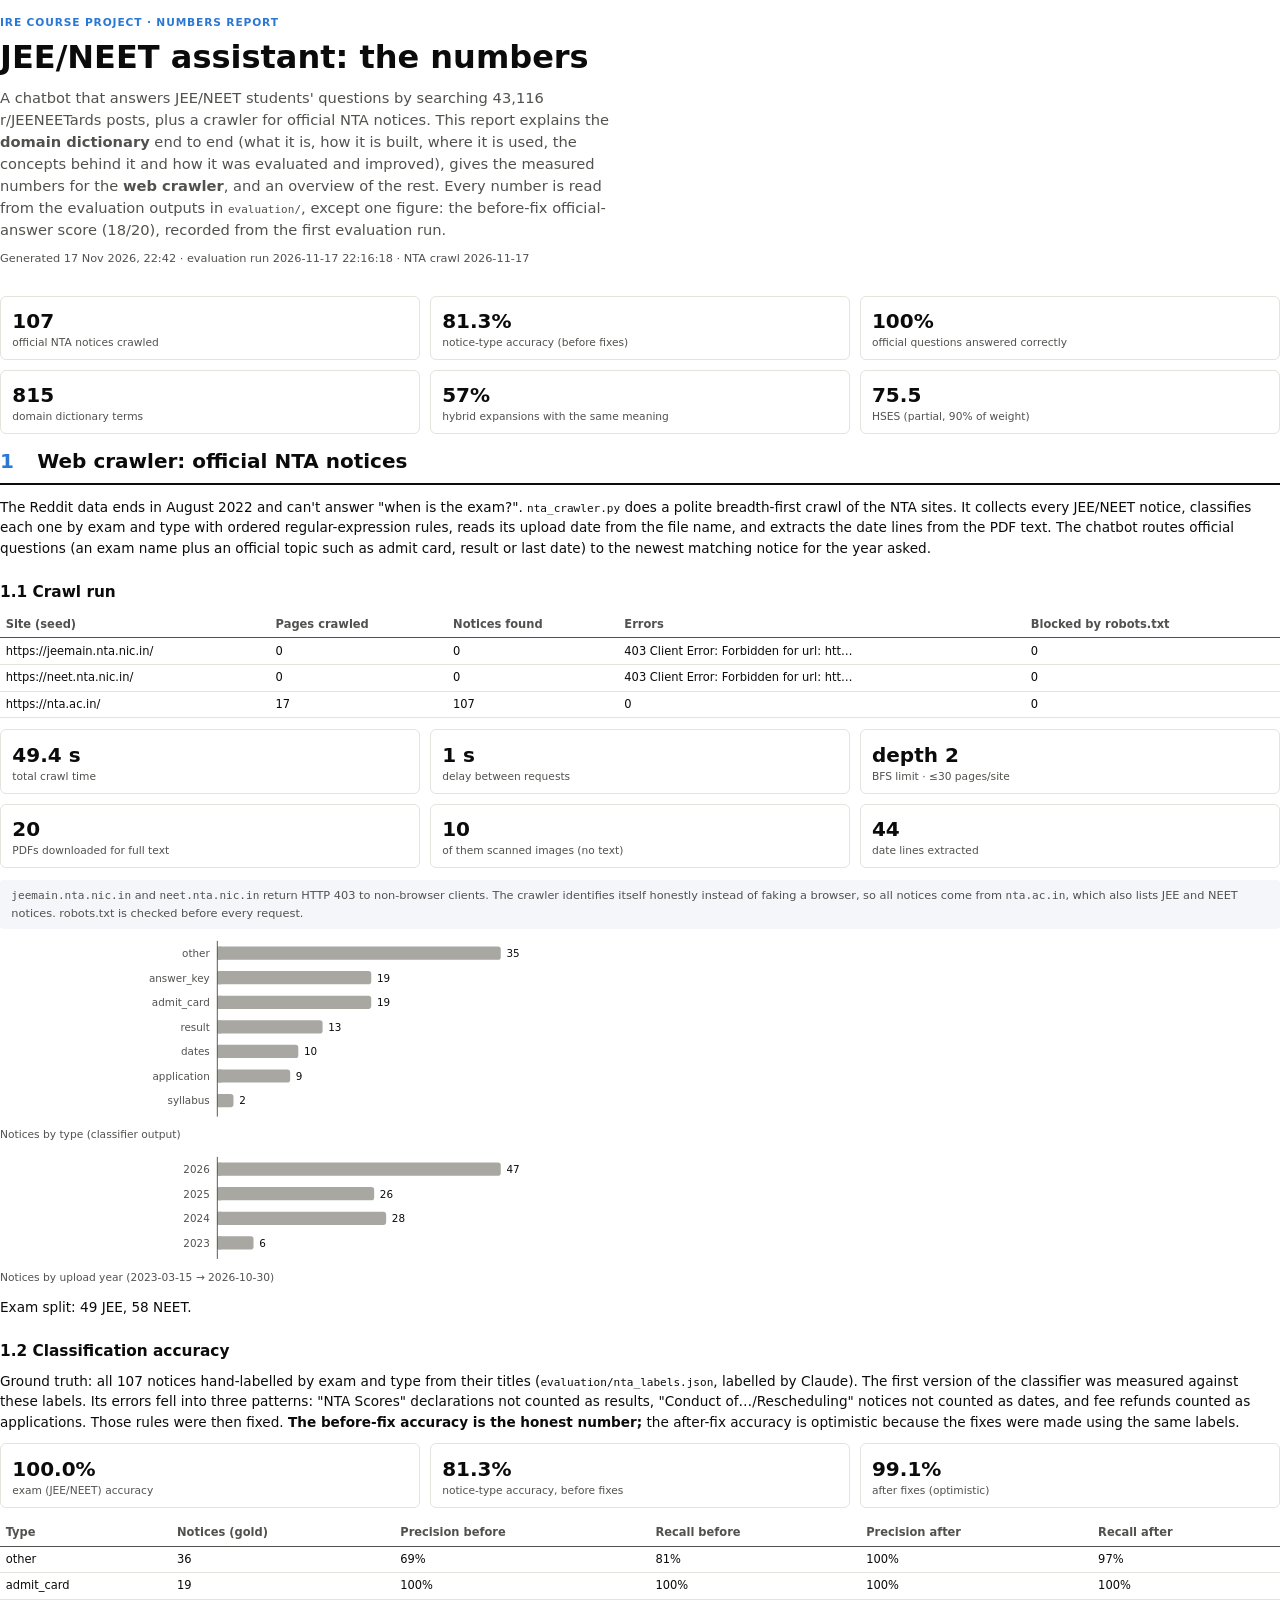
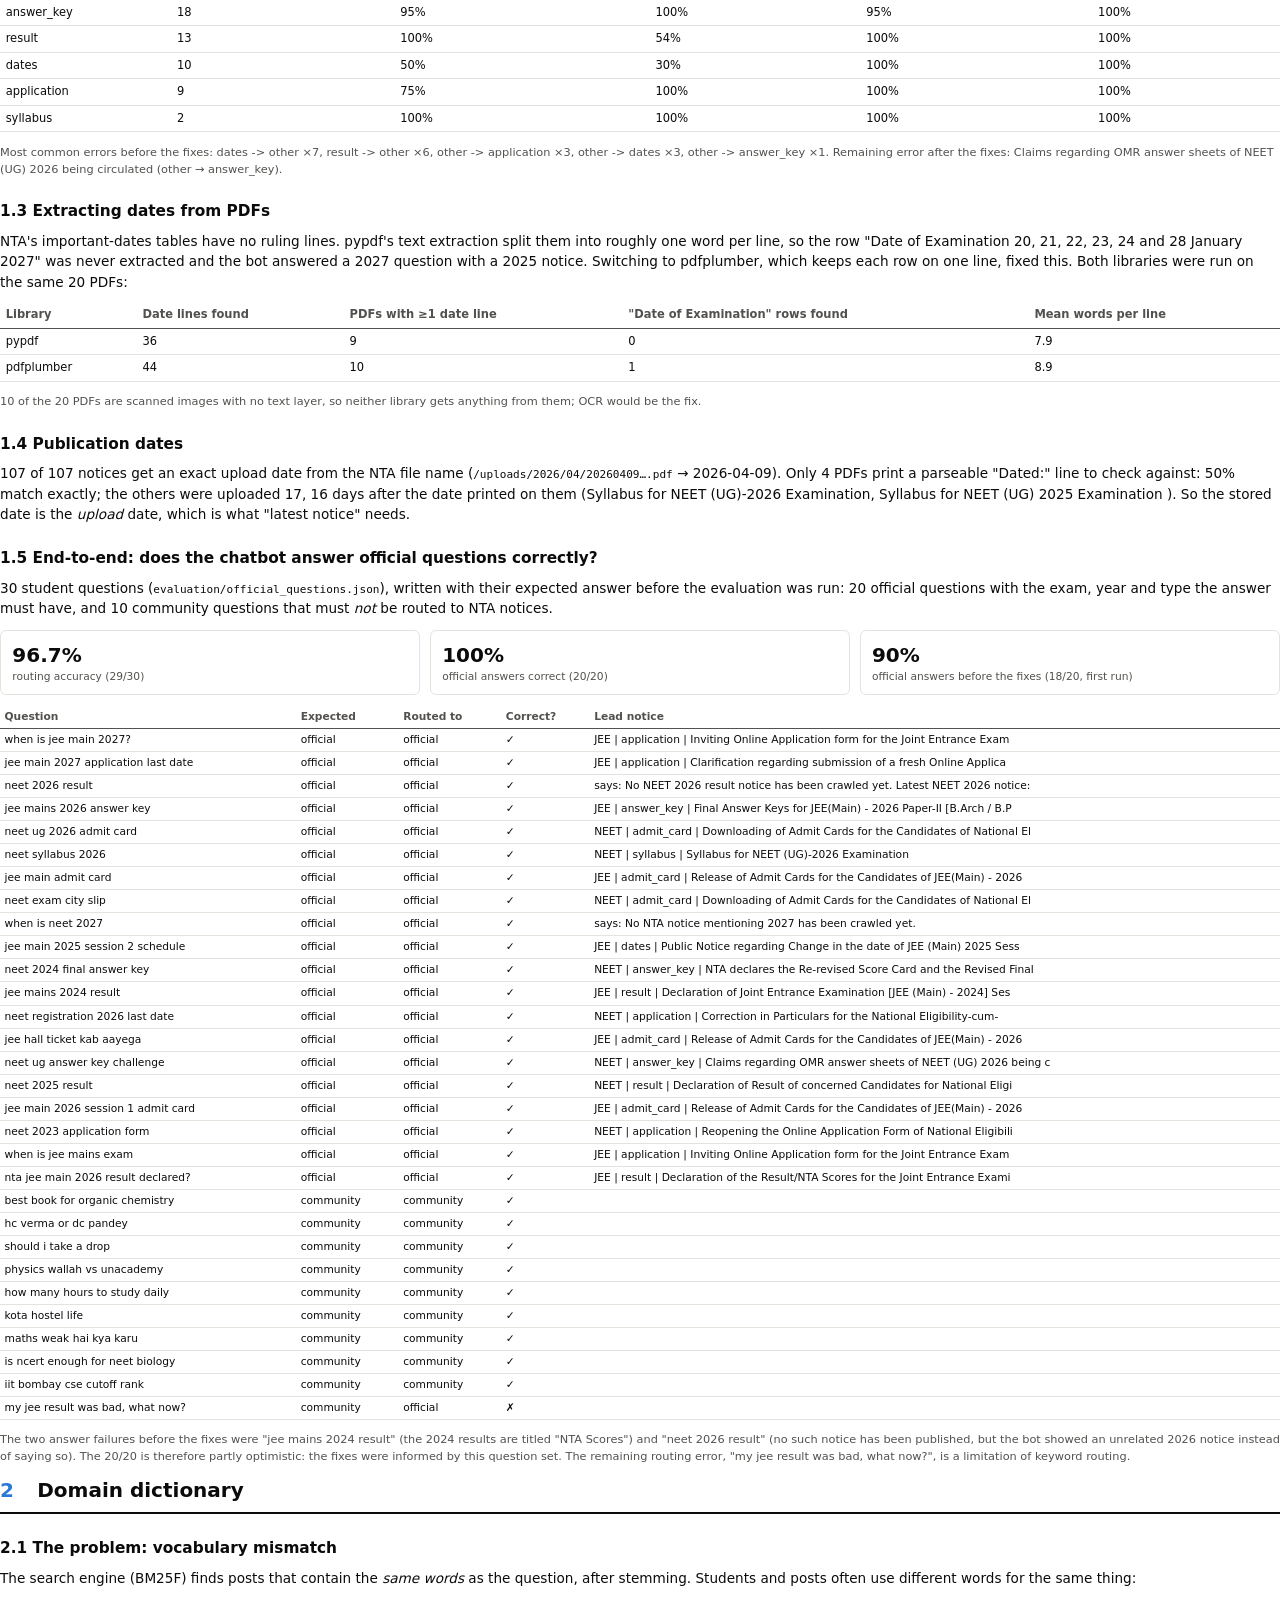
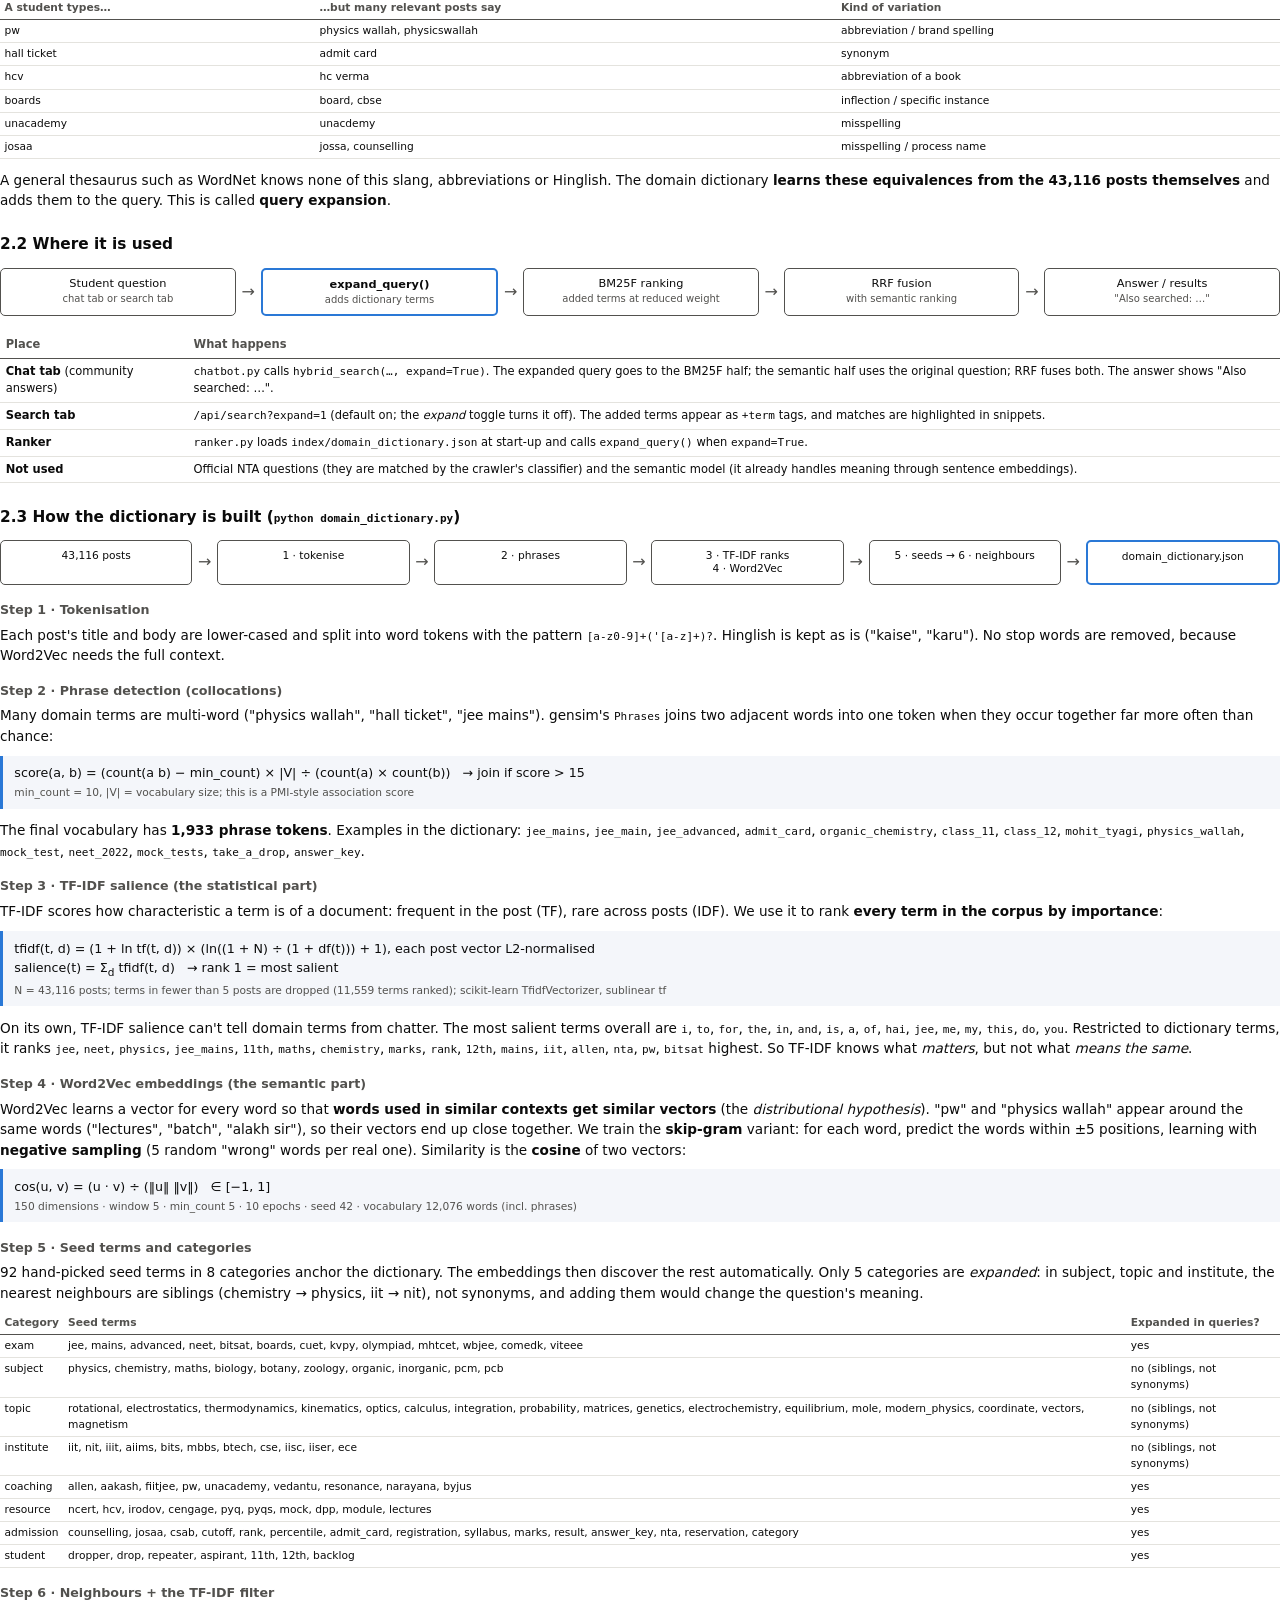
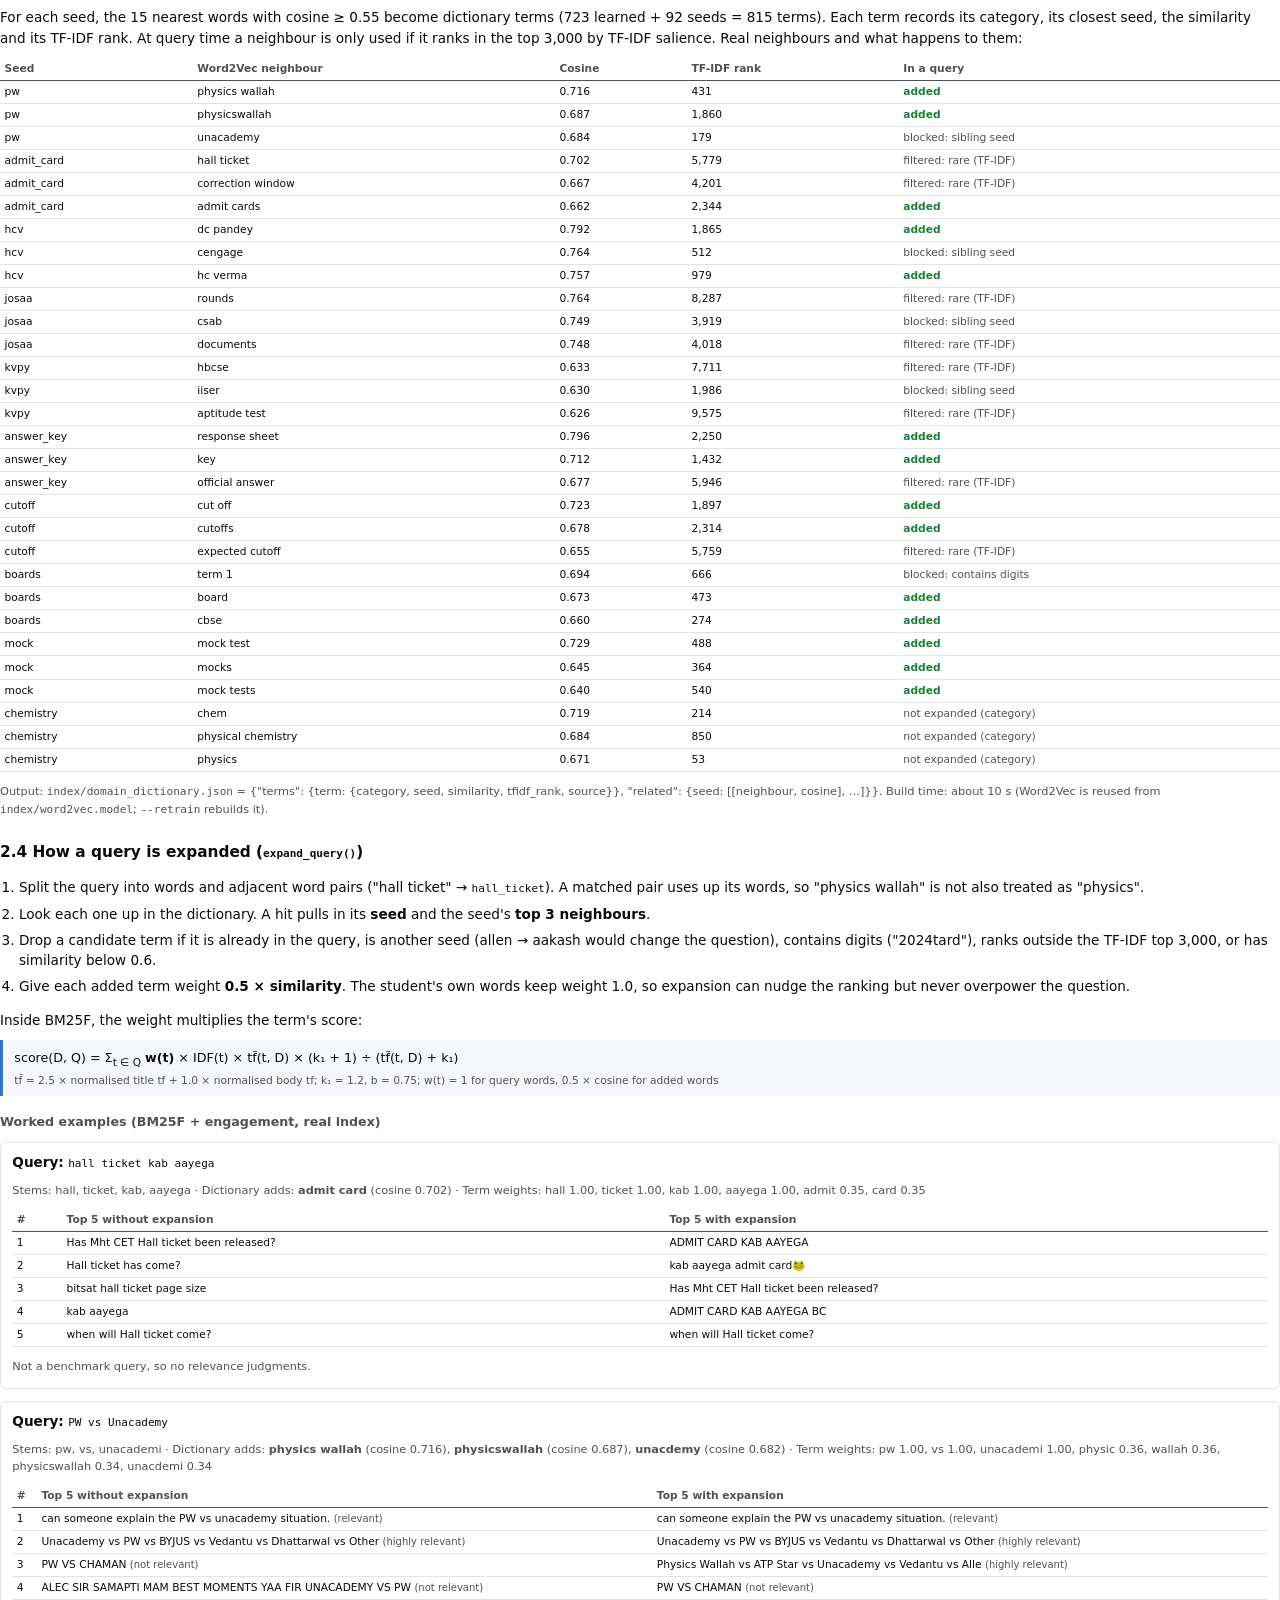
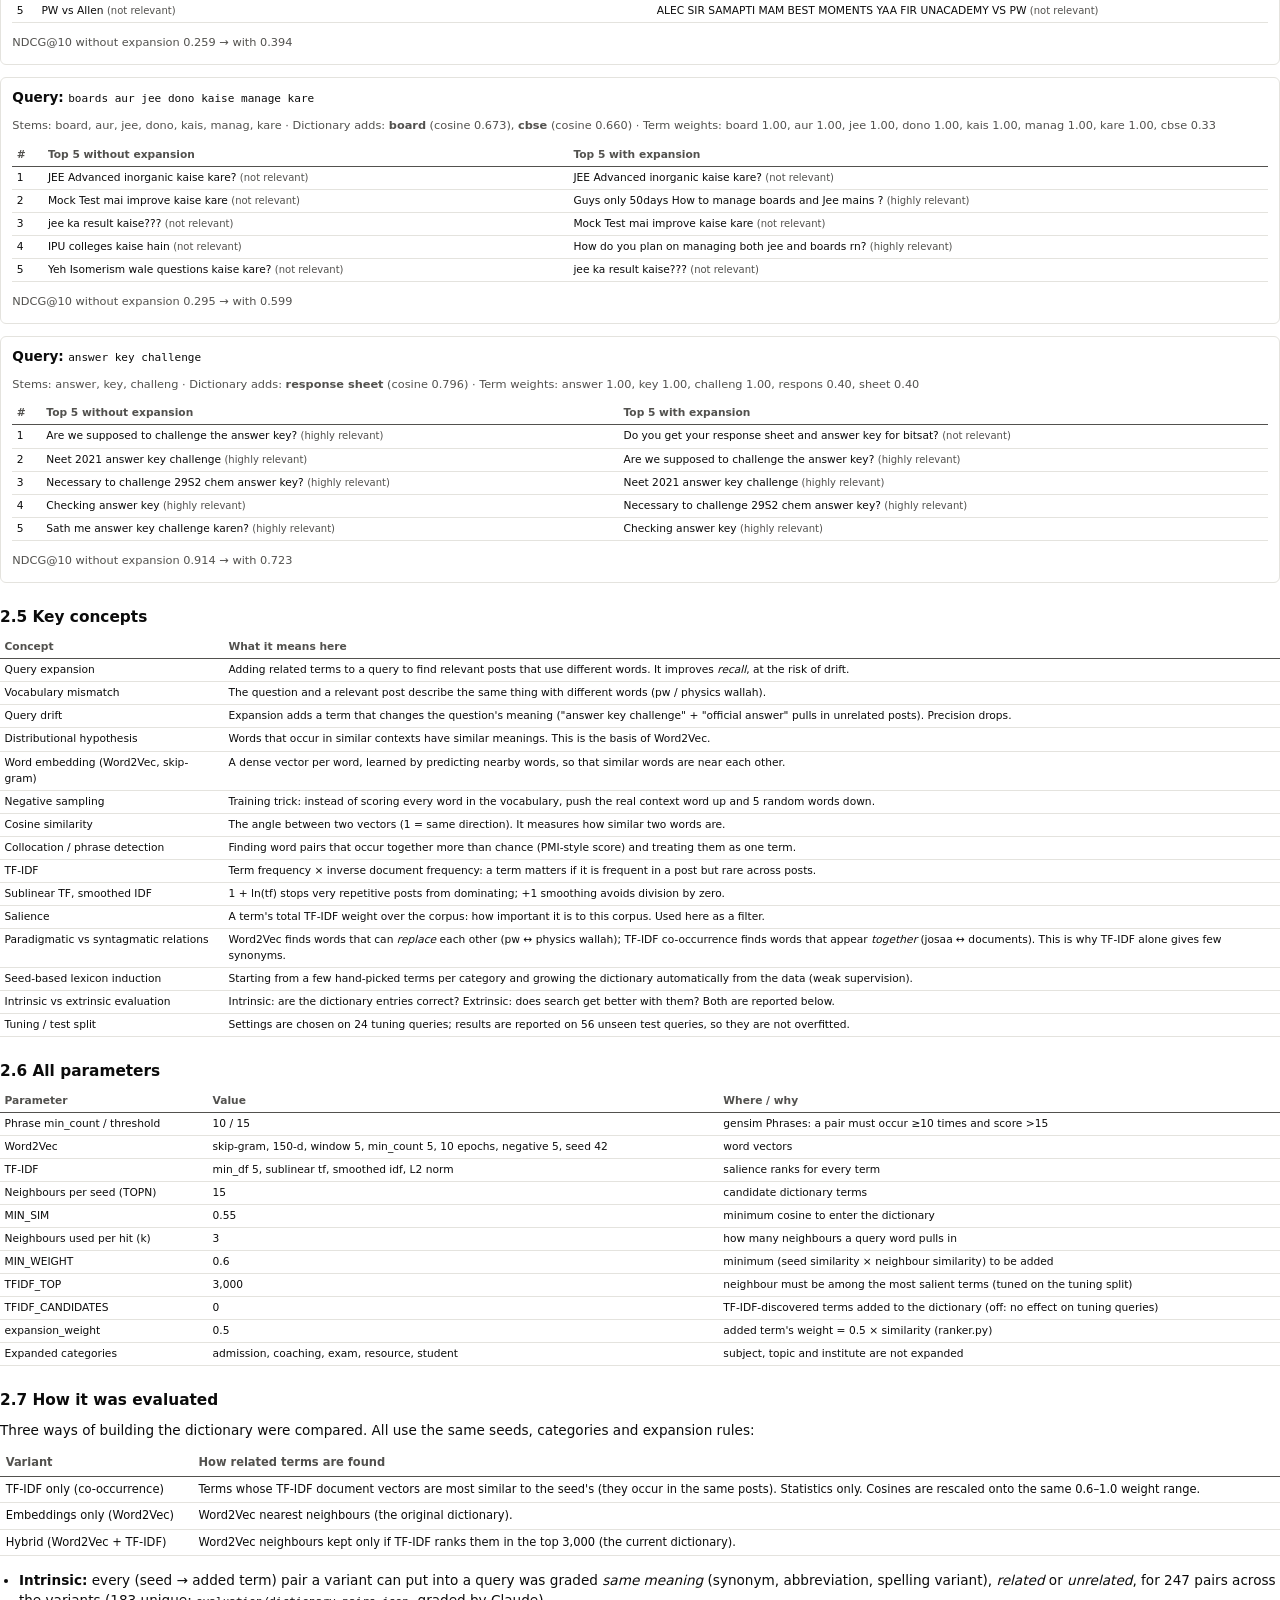
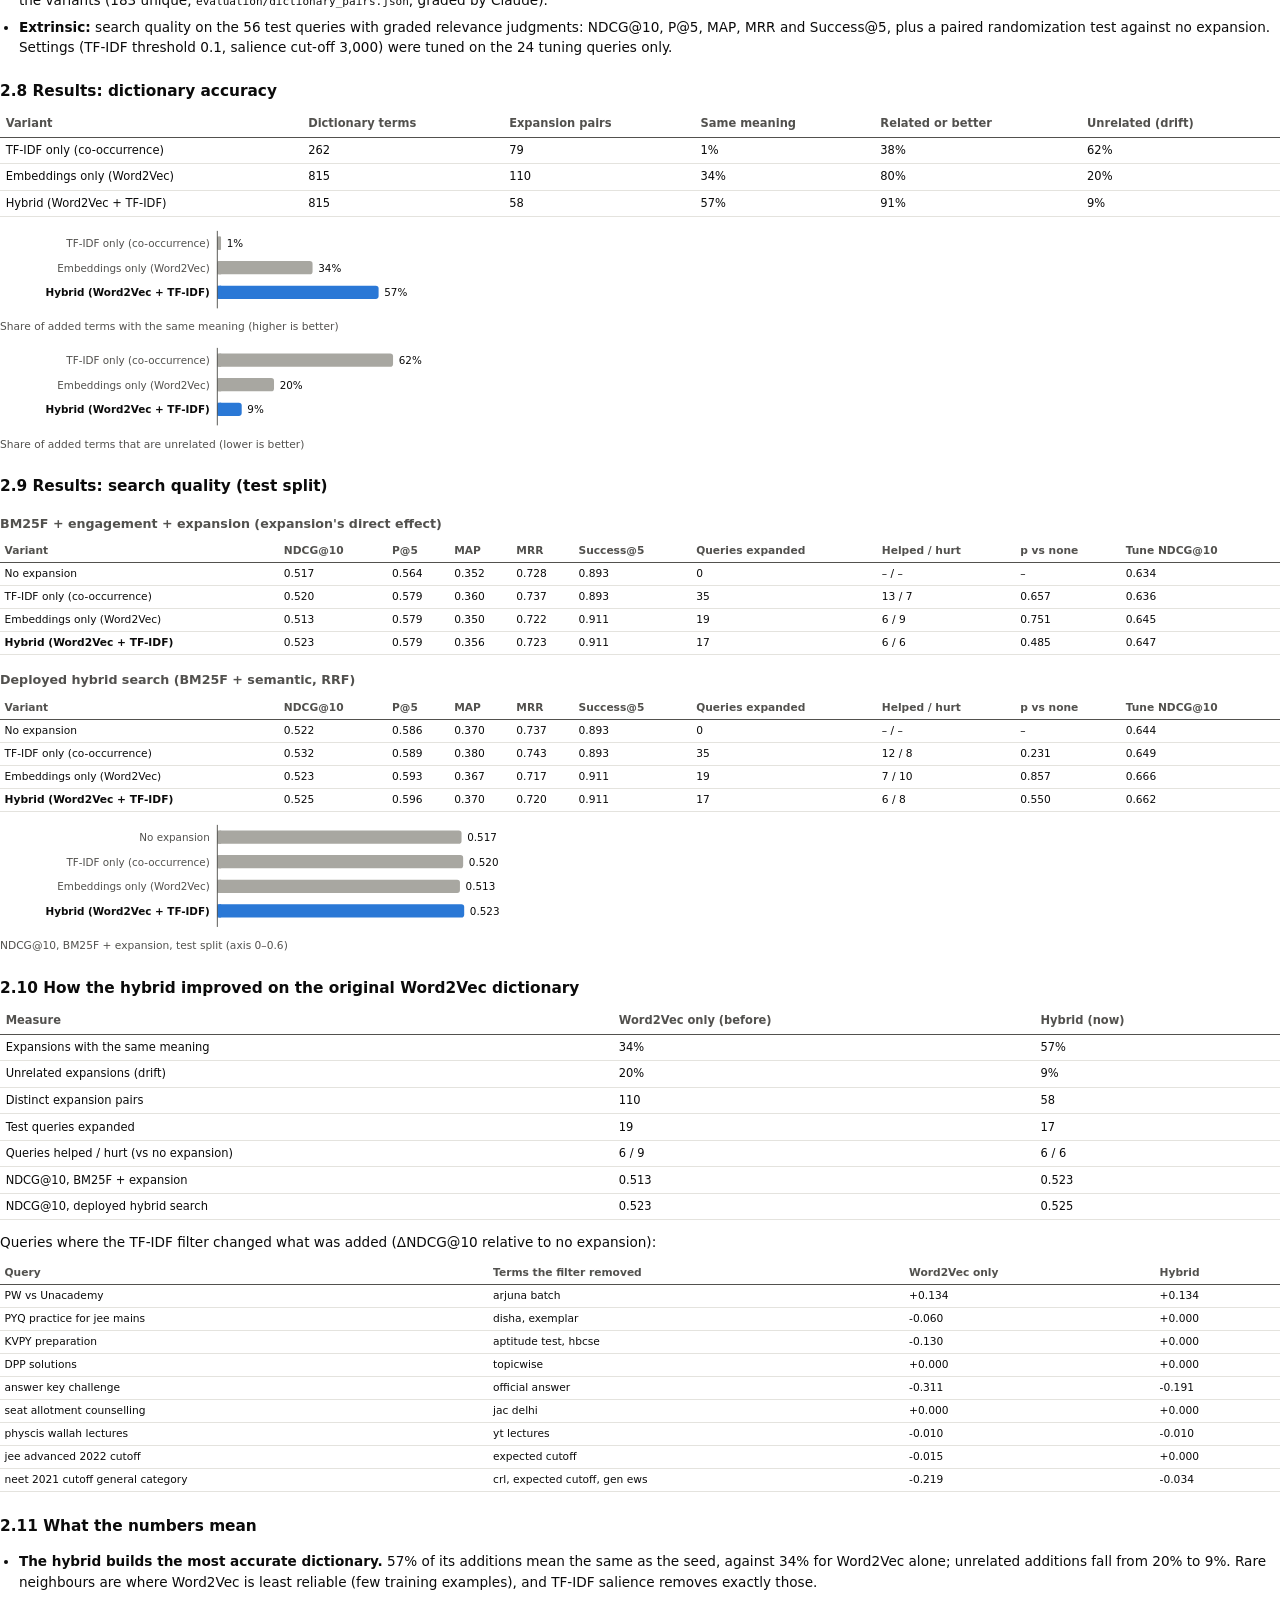
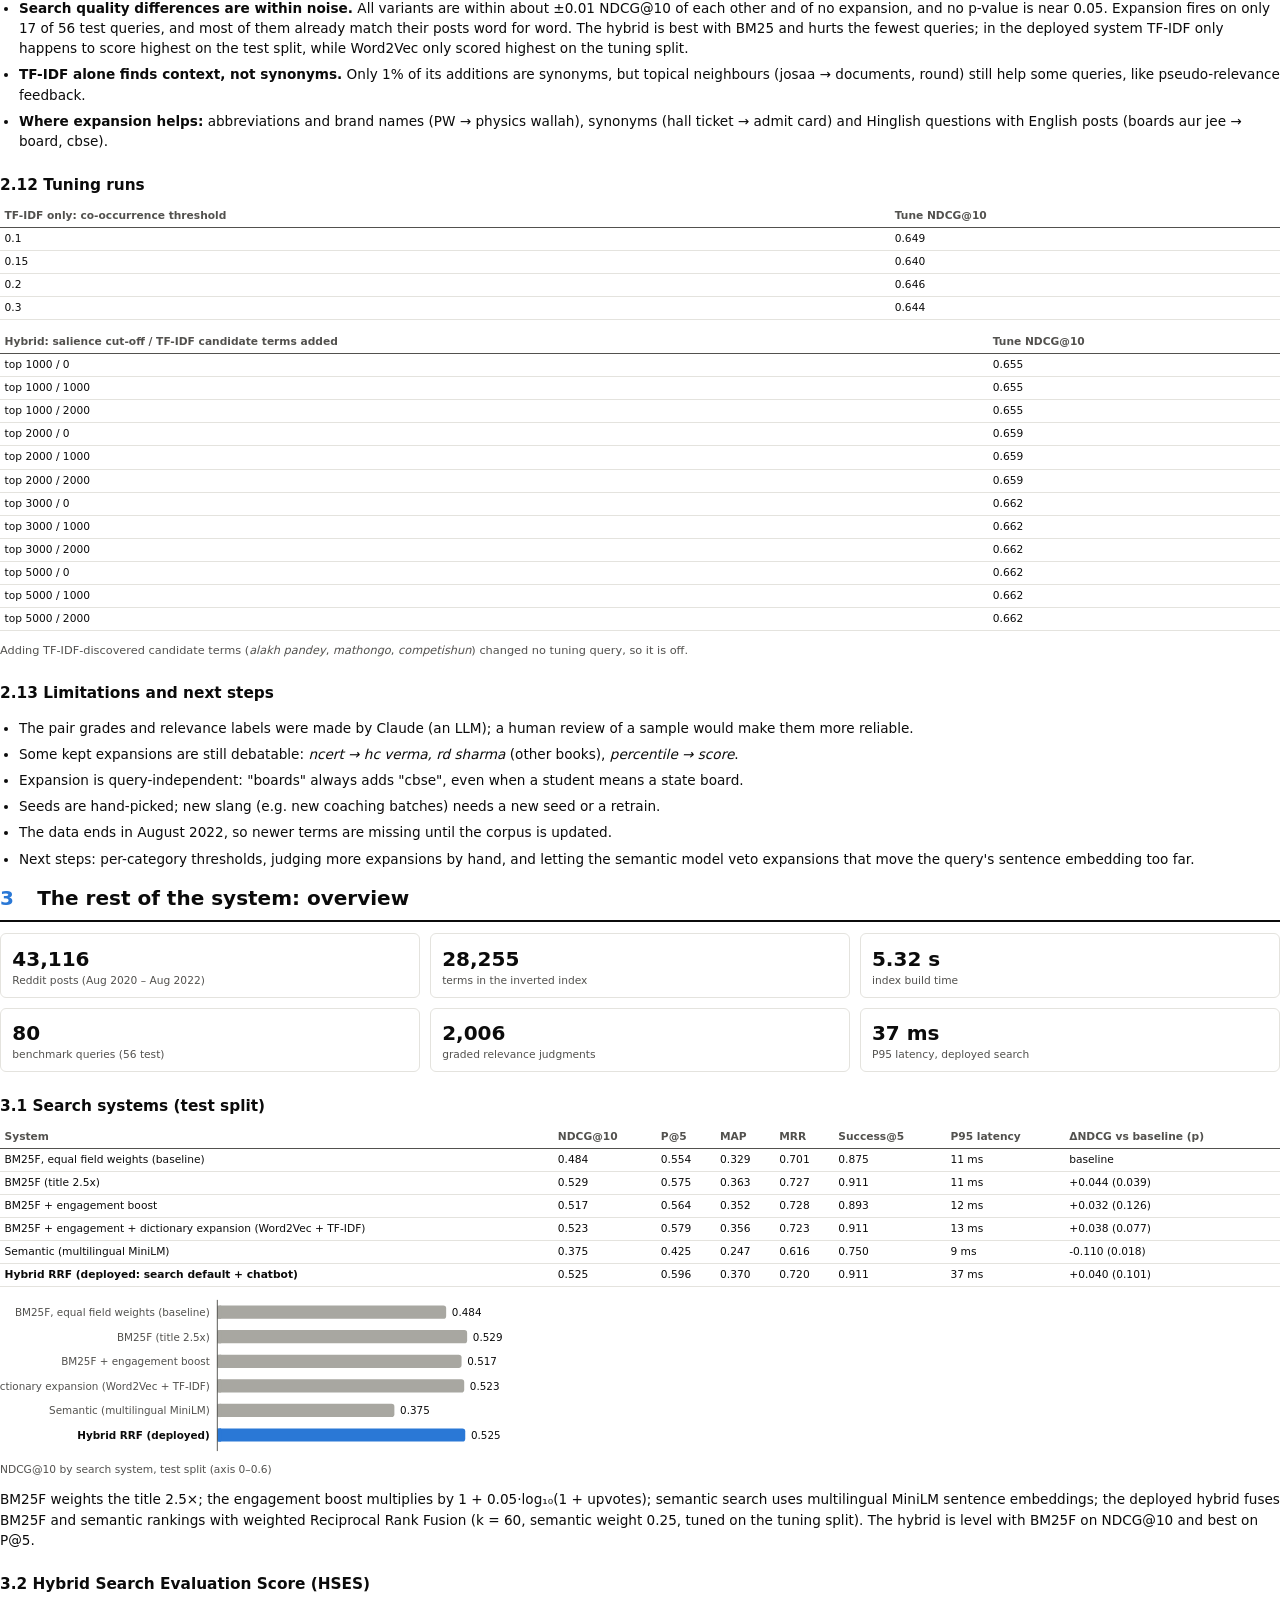
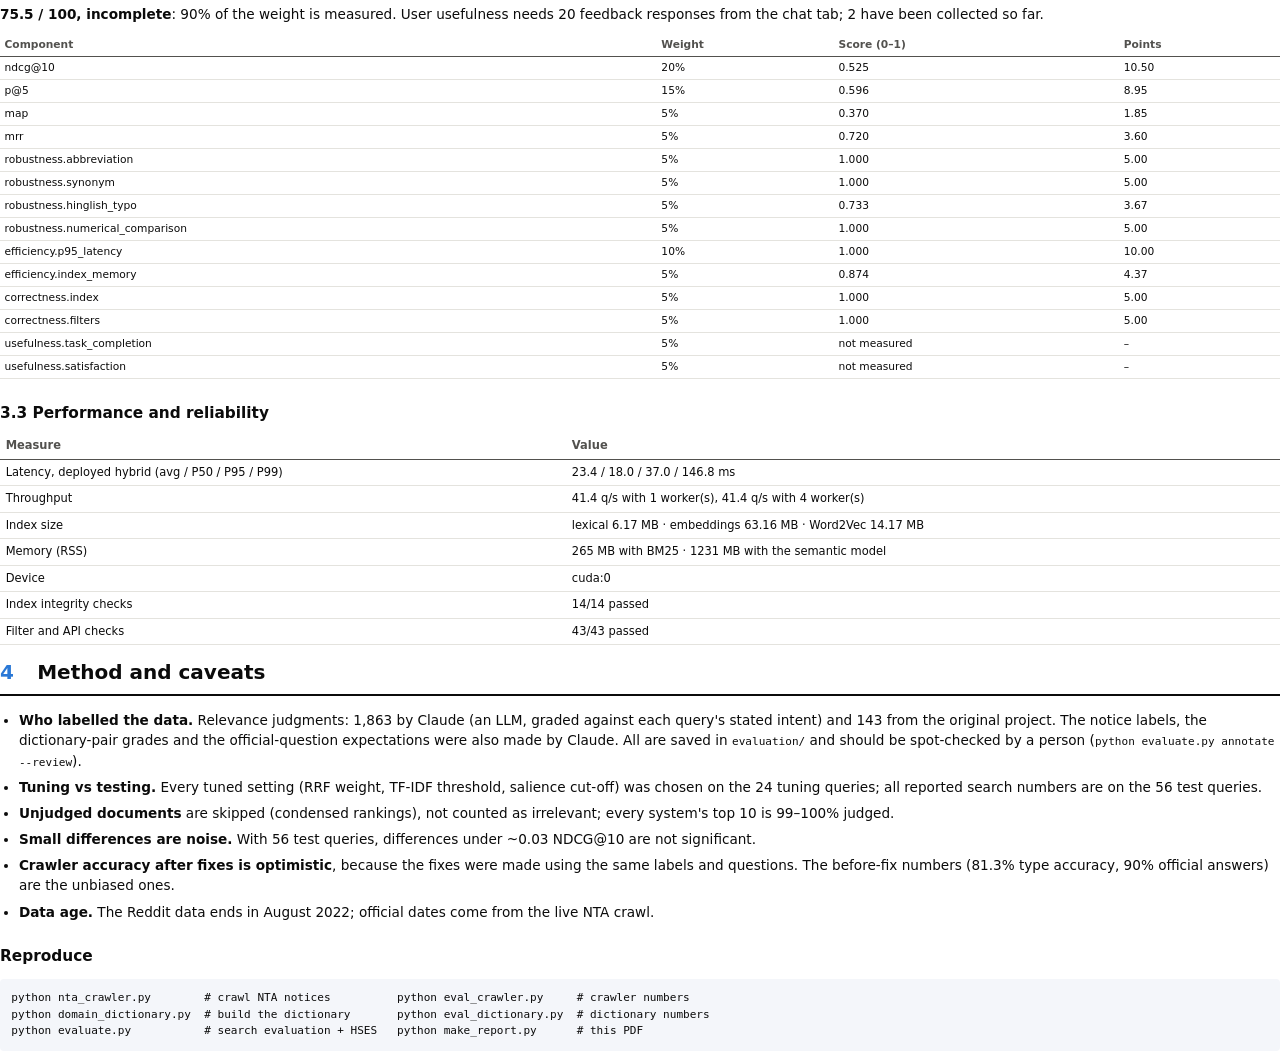
==== commit bf6bde18: "Report: explain the domain dictionary end to end New chapter (report_dictionary.py): the vocabulary-" ====
--- a/evaluation/report.html
+++ b/evaluation/report.html
@@ -35,17 +35,30 @@
 svg text.lab.hi { fill: var(--ink); font-weight: 700; }
 svg text.val { font-size: 11px; fill: var(--ink); font-variant-numeric: tabular-nums; }
 svg .axis { stroke: var(--ink2); stroke-width: 1; }
-ul { padding-left: 5mm; } li { margin-bottom: 1.5mm; }
+ul, ol { padding-left: 5mm; } li { margin-bottom: 1.5mm; }
+.flow { display: flex; align-items: stretch; gap: 1.5mm; margin: 3mm 0 4mm; break-inside: avoid; }
+.flow .box { flex: 1; border: 1px solid var(--ink2); border-radius: 5px; padding: 2mm; font-size: 8.5pt; text-align: center; line-height: 1.3; }
+.flow .box small { color: var(--ink2); font-size: 7.5pt; }
+.flow .box.hi { border: 2px solid var(--blue); }
+.flow .arr { align-self: center; color: var(--ink2); font-size: 12pt; }
+.small-flow .box { font-size: 8pt; }
+.formula { background: var(--tint); border-left: 3px solid var(--blue); padding: 2mm 3mm; margin: 2mm 0 3mm; font-size: 9.5pt; break-inside: avoid; }
+.formula small { color: var(--ink2); font-size: 8pt; }
+.worked { border: 1px solid var(--rule); border-radius: 6px; padding: 1mm 3mm; margin: 3mm 0; break-inside: avoid; }
+.ok { color: #1a7f37; font-weight: 600; }
+.bad { color: var(--ink2); }
+.g { color: var(--ink2); font-size: 7.5pt; }
 </style></head><body>
 <header>
   <div class="kicker">IRE course project · numbers report</div>
   <h1>JEE/NEET assistant: the numbers</h1>
   <p class="lede">A chatbot that answers JEE/NEET students' questions by searching 43,116 r/JEENEETards
-  posts, plus a crawler for official NTA notices. This report gives the measured numbers for the
-  <b>web crawler</b> and the <b>domain dictionary</b> in detail, and an overview of the rest. Every number is read from the
+  posts, plus a crawler for official NTA notices. This report explains the
+  <b>domain dictionary</b> end to end (what it is, how it is built, where it is used, the concepts behind it and how it was
+  evaluated and improved), gives the measured numbers for the <b>web crawler</b>, and an overview of the rest. Every number is read from the
   evaluation outputs in <code>evaluation/</code>, except one figure: the before-fix official-answer score (18/20),
 recorded from the first evaluation run.</p>
-  <p class="small">Generated 17 Nov 2026, 22:25 · evaluation run 2026-11-17 22:16:18 · NTA crawl 2026-11-17</p>
+  <p class="small">Generated 17 Nov 2026, 22:42 · evaluation run 2026-11-17 22:16:18 · NTA crawl 2026-11-17</p>
 </header>
 <div class="tiles"><div class="tile"><div class="tv">107</div><div class="tl">official NTA notices crawled</div></div><div class="tile"><div class="tv">81.3%</div><div class="tl">notice-type accuracy (before fixes)</div></div><div class="tile"><div class="tv">100%</div><div class="tl">official questions answered correctly</div></div><div class="tile"><div class="tv">815</div><div class="tl">domain dictionary terms</div></div><div class="tile"><div class="tv">57%</div><div class="tl">hybrid expansions with the same meaning</div></div><div class="tile"><div class="tv">75.5</div><div class="tl">HSES (partial, 90% of weight)</div></div></div>
 
@@ -108,56 +121,204 @@
 </section>
 
 <section class="break">
-<h2><span>2</span> Domain dictionary: TF-IDF + embeddings</h2>
-<p>Students write "pw", "hcv" and "hall ticket"; posts say "physics wallah", "hc verma" and "admit card". The dictionary
-adds such terms to the query at reduced weight (0.5 × similarity; the original words keep weight 1.0). Three ways of building it
-were compared, all with the same 92 seed terms in 8 categories and the same expansion rules (only exam, coaching,
-resource, admission and student terms expand; sibling seeds and digit tokens are never added; at most 3 terms per seed).</p>
-<table class=""><thead><tr><th>Variant</th><th>How related terms are found</th></tr></thead><tbody><tr><td>TF-IDF only (co-occurrence)</td><td>Terms whose TF-IDF document vectors are most similar to the seed's (they occur in the same posts). Statistics only, no embeddings.</td></tr><tr><td>Embeddings only (Word2Vec)</td><td>Nearest neighbours of the seed in a Word2Vec model trained on the posts (skip-gram, 150-d, window 5), cosine ≥ 0.55.</td></tr><tr><td>Hybrid (Word2Vec + TF-IDF)</td><td>Word2Vec neighbours, kept only if TF-IDF ranks them among the 3,000 most salient terms in the corpus. Embeddings decide <i>what means the same</i>; TF-IDF decides <i>what matters</i>.</td></tr></tbody></table>
-<p class="small">Pipeline: tokenise → detect phrases (gensim Phrases: "physics wallah" → <code>physics_wallah</code>) → TF-IDF over
-43,116 posts (11,559 terms in ≥5 posts) and Word2Vec (12,076-word vocabulary)
-→ dictionary of 815 terms (92 seeds + 723 learned).</p>
-
-<h3>2.1 Dictionary accuracy: are the added terms right?</h3>
-<p>Every (seed → added term) pair that a variant can put into a query was graded: <b>same meaning</b> (synonym, abbreviation,
-spelling variant), <b>related</b>, or <b>unrelated</b>, for 183
-unique pairs in total (<code>evaluation/dictionary_pairs.json</code>, graded by Claude).</p>
+<h2><span>2</span> Domain dictionary</h2>
+<h3>2.1 The problem: vocabulary mismatch</h3>
+<p>The search engine (BM25F) finds posts that contain the <i>same words</i> as the question, after stemming. Students and
+posts often use different words for the same thing:</p>
+<table class="tight"><thead><tr><th>A student types…</th><th>…but many relevant posts say</th><th>Kind of variation</th></tr></thead><tbody><tr><td>pw</td><td>physics wallah, physicswallah</td><td>abbreviation / brand spelling</td></tr><tr><td>hall ticket</td><td>admit card</td><td>synonym</td></tr><tr><td>hcv</td><td>hc verma</td><td>abbreviation of a book</td></tr><tr><td>boards</td><td>board, cbse</td><td>inflection / specific instance</td></tr><tr><td>unacademy</td><td>unacdemy</td><td>misspelling</td></tr><tr><td>josaa</td><td>jossa, counselling</td><td>misspelling / process name</td></tr></tbody></table>
+<p>A general thesaurus such as WordNet knows none of this slang, abbreviations or Hinglish. The domain dictionary
+<b>learns these equivalences from the 43,116 posts themselves</b> and adds them to the query. This
+is called <b>query expansion</b>.</p>
+
+<h3>2.2 Where it is used</h3>
+<div class="flow">
+  <div class="box">Student question<br><small>chat tab or search tab</small></div><div class="arr">→</div>
+  <div class="box hi"><b>expand_query()</b><br><small>adds dictionary terms</small></div><div class="arr">→</div>
+  <div class="box">BM25F ranking<br><small>added terms at reduced weight</small></div><div class="arr">→</div>
+  <div class="box">RRF fusion<br><small>with semantic ranking</small></div><div class="arr">→</div>
+  <div class="box">Answer / results<br><small>"Also searched: …"</small></div>
+</div>
+<table class=""><thead><tr><th>Place</th><th>What happens</th></tr></thead><tbody><tr><td><b>Chat tab</b> (community answers)</td><td><code>chatbot.py</code> calls <code>hybrid_search(…, expand=True)</code>. The expanded query goes to the BM25F half; the semantic half uses the original question; RRF fuses both. The answer shows "Also searched: …".</td></tr><tr><td><b>Search tab</b></td><td><code>/api/search?expand=1</code> (default on; the <i>expand</i> toggle turns it off). The added terms appear as <code>+term</code> tags, and matches are highlighted in snippets.</td></tr><tr><td><b>Ranker</b></td><td><code>ranker.py</code> loads <code>index/domain_dictionary.json</code> at start-up and calls <code>expand_query()</code> when <code>expand=True</code>.</td></tr><tr><td><b>Not used</b></td><td>Official NTA questions (they are matched by the crawler's classifier) and the semantic model (it already handles meaning through sentence embeddings).</td></tr></tbody></table>
+</section>
+
+<section class="break">
+<h3>2.3 How the dictionary is built (<code>python domain_dictionary.py</code>)</h3>
+<div class="flow small-flow">
+  <div class="box">43,116 posts</div><div class="arr">→</div>
+  <div class="box">1 · tokenise</div><div class="arr">→</div>
+  <div class="box">2 · phrases</div><div class="arr">→</div>
+  <div class="box">3 · TF-IDF ranks<br>4 · Word2Vec</div><div class="arr">→</div>
+  <div class="box">5 · seeds → 6 · neighbours</div><div class="arr">→</div>
+  <div class="box hi">domain_dictionary.json</div>
+</div>
+
+<h4>Step 1 · Tokenisation</h4>
+<p>Each post's title and body are lower-cased and split into word tokens with the pattern <code>[a-z0-9]+('[a-z]+)?</code>.
+Hinglish is kept as is ("kaise", "karu"). No stop words are removed, because Word2Vec needs the full context.</p>
+
+<h4>Step 2 · Phrase detection (collocations)</h4>
+<p>Many domain terms are multi-word ("physics wallah", "hall ticket", "jee mains"). gensim's <code>Phrases</code> joins two
+adjacent words into one token when they occur together far more often than chance:</p>
+<div class="formula">score(a, b) = (count(a b) − min_count) × |V| ÷ (count(a) × count(b)) &nbsp;&nbsp;→ join if score &gt; 15
+<br><small>min_count = 10, |V| = vocabulary size; this is a PMI-style association score</small></div>
+<p>The final vocabulary has <b>1,933 phrase tokens</b>. Examples in the dictionary: <code>jee_mains</code>, <code>jee_main</code>, <code>jee_advanced</code>, <code>admit_card</code>, <code>organic_chemistry</code>, <code>class_11</code>, <code>class_12</code>, <code>mohit_tyagi</code>, <code>physics_wallah</code>, <code>mock_test</code>, <code>neet_2022</code>, <code>mock_tests</code>, <code>take_a_drop</code>, <code>answer_key</code>.</p>
+
+<h4>Step 3 · TF-IDF salience (the statistical part)</h4>
+<p>TF-IDF scores how characteristic a term is of a document: frequent in the post (TF), rare across posts (IDF). We use it to
+rank <b>every term in the corpus by importance</b>:</p>
+<div class="formula">tfidf(t, d) = (1 + ln tf(t, d)) × (ln((1 + N) ÷ (1 + df(t))) + 1), each post vector L2-normalised
+<br>salience(t) = Σ<sub>d</sub> tfidf(t, d) &nbsp;&nbsp;→ rank 1 = most salient
+<br><small>N = 43,116 posts; terms in fewer than 5 posts are dropped (11,559 terms ranked); scikit-learn TfidfVectorizer, sublinear tf</small></div>
+<p>On its own, TF-IDF salience can't tell domain terms from chatter. The most salient terms overall are
+<code>i</code>, <code>to</code>, <code>for</code>, <code>the</code>, <code>in</code>, <code>and</code>, <code>is</code>, <code>a</code>, <code>of</code>, <code>hai</code>, <code>jee</code>, <code>me</code>, <code>my</code>, <code>this</code>, <code>do</code>, <code>you</code>. Restricted to dictionary terms, it ranks
+<code>jee</code>, <code>neet</code>, <code>physics</code>, <code>jee_mains</code>, <code>11th</code>, <code>maths</code>, <code>chemistry</code>, <code>marks</code>, <code>rank</code>, <code>12th</code>, <code>mains</code>, <code>iit</code>, <code>allen</code>, <code>nta</code>, <code>pw</code>, <code>bitsat</code> highest. So TF-IDF knows what <i>matters</i>, but not what
+<i>means the same</i>.</p>
+
+<h4>Step 4 · Word2Vec embeddings (the semantic part)</h4>
+<p>Word2Vec learns a vector for every word so that <b>words used in similar contexts get similar vectors</b> (the
+<i>distributional hypothesis</i>). "pw" and "physics wallah" appear around the same words ("lectures", "batch", "alakh sir"), so
+their vectors end up close together. We train the <b>skip-gram</b> variant: for each word, predict the words within ±5 positions,
+learning with <b>negative sampling</b> (5 random "wrong" words per real one). Similarity is the <b>cosine</b> of two vectors:</p>
+<div class="formula">cos(u, v) = (u · v) ÷ (‖u‖ ‖v‖) &nbsp;&nbsp;∈ [−1, 1]
+<br><small>150 dimensions · window 5 · min_count 5 · 10 epochs · seed 42 · vocabulary 12,076 words (incl. phrases)</small></div>
+
+<h4>Step 5 · Seed terms and categories</h4>
+<p>92 hand-picked seed terms in 8 categories anchor the dictionary. The embeddings then
+discover the rest automatically. Only 5 categories are <i>expanded</i>: in subject, topic and institute, the nearest neighbours
+are siblings (chemistry → physics, iit → nit), not synonyms, and adding them would change the question's meaning.</p>
+<table class="tight"><thead><tr><th>Category</th><th>Seed terms</th><th>Expanded in queries?</th></tr></thead><tbody><tr><td>exam</td><td>jee, mains, advanced, neet, bitsat, boards, cuet, kvpy, olympiad, mhtcet, wbjee, comedk, viteee</td><td>yes</td></tr><tr><td>subject</td><td>physics, chemistry, maths, biology, botany, zoology, organic, inorganic, pcm, pcb</td><td>no (siblings, not synonyms)</td></tr><tr><td>topic</td><td>rotational, electrostatics, thermodynamics, kinematics, optics, calculus, integration, probability, matrices, genetics, electrochemistry, equilibrium, mole, modern_physics, coordinate, vectors, magnetism</td><td>no (siblings, not synonyms)</td></tr><tr><td>institute</td><td>iit, nit, iiit, aiims, bits, mbbs, btech, cse, iisc, iiser, ece</td><td>no (siblings, not synonyms)</td></tr><tr><td>coaching</td><td>allen, aakash, fiitjee, pw, unacademy, vedantu, resonance, narayana, byjus</td><td>yes</td></tr><tr><td>resource</td><td>ncert, hcv, irodov, cengage, pyq, pyqs, mock, dpp, module, lectures</td><td>yes</td></tr><tr><td>admission</td><td>counselling, josaa, csab, cutoff, rank, percentile, admit_card, registration, syllabus, marks, result, answer_key, nta, reservation, category</td><td>yes</td></tr><tr><td>student</td><td>dropper, drop, repeater, aspirant, 11th, 12th, backlog</td><td>yes</td></tr></tbody></table>
+
+<h4>Step 6 · Neighbours + the TF-IDF filter</h4>
+<p>For each seed, the 15 nearest words with cosine ≥ 0.55 become dictionary terms (723 learned + 92 seeds
+= 815 terms). Each term records its category, its closest seed, the similarity and its TF-IDF rank. At query
+time a neighbour is only used if it ranks in the top 3,000 by TF-IDF salience. Real neighbours and what happens to them:</p>
+<table class="tight"><thead><tr><th>Seed</th><th>Word2Vec neighbour</th><th>Cosine</th><th>TF-IDF rank</th><th>In a query</th></tr></thead><tbody><tr><td>pw</td><td>physics wallah</td><td>0.716</td><td>431</td><td><span class="ok">added</span></td></tr><tr><td>pw</td><td>physicswallah</td><td>0.687</td><td>1,860</td><td><span class="ok">added</span></td></tr><tr><td>pw</td><td>unacademy</td><td>0.684</td><td>179</td><td><span class="bad">blocked: sibling seed</span></td></tr><tr><td>admit_card</td><td>hall ticket</td><td>0.702</td><td>5,779</td><td><span class="bad">filtered: rare (TF-IDF)</span></td></tr><tr><td>admit_card</td><td>correction window</td><td>0.667</td><td>4,201</td><td><span class="bad">filtered: rare (TF-IDF)</span></td></tr><tr><td>admit_card</td><td>admit cards</td><td>0.662</td><td>2,344</td><td><span class="ok">added</span></td></tr><tr><td>hcv</td><td>dc pandey</td><td>0.792</td><td>1,865</td><td><span class="ok">added</span></td></tr><tr><td>hcv</td><td>cengage</td><td>0.764</td><td>512</td><td><span class="bad">blocked: sibling seed</span></td></tr><tr><td>hcv</td><td>hc verma</td><td>0.757</td><td>979</td><td><span class="ok">added</span></td></tr><tr><td>josaa</td><td>rounds</td><td>0.764</td><td>8,287</td><td><span class="bad">filtered: rare (TF-IDF)</span></td></tr><tr><td>josaa</td><td>csab</td><td>0.749</td><td>3,919</td><td><span class="bad">blocked: sibling seed</span></td></tr><tr><td>josaa</td><td>documents</td><td>0.748</td><td>4,018</td><td><span class="bad">filtered: rare (TF-IDF)</span></td></tr><tr><td>kvpy</td><td>hbcse</td><td>0.633</td><td>7,711</td><td><span class="bad">filtered: rare (TF-IDF)</span></td></tr><tr><td>kvpy</td><td>iiser</td><td>0.630</td><td>1,986</td><td><span class="bad">blocked: sibling seed</span></td></tr><tr><td>kvpy</td><td>aptitude test</td><td>0.626</td><td>9,575</td><td><span class="bad">filtered: rare (TF-IDF)</span></td></tr><tr><td>answer_key</td><td>response sheet</td><td>0.796</td><td>2,250</td><td><span class="ok">added</span></td></tr><tr><td>answer_key</td><td>key</td><td>0.712</td><td>1,432</td><td><span class="ok">added</span></td></tr><tr><td>answer_key</td><td>official answer</td><td>0.677</td><td>5,946</td><td><span class="bad">filtered: rare (TF-IDF)</span></td></tr><tr><td>cutoff</td><td>cut off</td><td>0.723</td><td>1,897</td><td><span class="ok">added</span></td></tr><tr><td>cutoff</td><td>cutoffs</td><td>0.678</td><td>2,314</td><td><span class="ok">added</span></td></tr><tr><td>cutoff</td><td>expected cutoff</td><td>0.655</td><td>5,759</td><td><span class="bad">filtered: rare (TF-IDF)</span></td></tr><tr><td>boards</td><td>term 1</td><td>0.694</td><td>666</td><td><span class="bad">blocked: contains digits</span></td></tr><tr><td>boards</td><td>board</td><td>0.673</td><td>473</td><td><span class="ok">added</span></td></tr><tr><td>boards</td><td>cbse</td><td>0.660</td><td>274</td><td><span class="ok">added</span></td></tr><tr><td>mock</td><td>mock test</td><td>0.729</td><td>488</td><td><span class="ok">added</span></td></tr><tr><td>mock</td><td>mocks</td><td>0.645</td><td>364</td><td><span class="ok">added</span></td></tr><tr><td>mock</td><td>mock tests</td><td>0.640</td><td>540</td><td><span class="ok">added</span></td></tr><tr><td>chemistry</td><td>chem</td><td>0.719</td><td>214</td><td><span class="bad">not expanded (category)</span></td></tr><tr><td>chemistry</td><td>physical chemistry</td><td>0.684</td><td>850</td><td><span class="bad">not expanded (category)</span></td></tr><tr><td>chemistry</td><td>physics</td><td>0.671</td><td>53</td><td><span class="bad">not expanded (category)</span></td></tr></tbody></table>
+<p class="small">Output: <code>index/domain_dictionary.json</code> = {"terms": {term: {category, seed, similarity, tfidf_rank, source}},
+"related": {seed: [[neighbour, cosine], …]}}. Build time: about 10 s (Word2Vec is reused from <code>index/word2vec.model</code>;
+<code>--retrain</code> rebuilds it).</p>
+</section>
+
+<section class="break">
+<h3>2.4 How a query is expanded (<code>expand_query()</code>)</h3>
+<ol>
+<li>Split the query into words and adjacent word pairs ("hall ticket" → <code>hall_ticket</code>). A matched pair uses up
+its words, so "physics wallah" is not also treated as "physics".</li>
+<li>Look each one up in the dictionary. A hit pulls in its <b>seed</b> and the seed's <b>top 3 neighbours</b>.</li>
+<li>Drop a candidate term if it is already in the query, is another seed (allen → aakash would change the question), contains
+digits ("2024tard"), ranks outside the TF-IDF top 3,000, or has similarity below 0.6.</li>
+<li>Give each added term weight <b>0.5 × similarity</b>. The student's own words keep weight 1.0, so expansion can nudge the
+ranking but never overpower the question.</li>
+</ol>
+<p>Inside BM25F, the weight multiplies the term's score:</p>
+<div class="formula">score(D, Q) = Σ<sub>t ∈ Q</sub> <b>w(t)</b> × IDF(t) × tf̃(t, D) × (k₁ + 1) ÷ (tf̃(t, D) + k₁)
+<br><small>tf̃ = 2.5 × normalised title tf + 1.0 × normalised body tf; k₁ = 1.2, b = 0.75; w(t) = 1 for query words, 0.5 × cosine for added words</small></div>
+<h4>Worked examples (BM25F + engagement, real index)</h4>
+
+<div class="worked">
+<p><b>Query:</b> <code>hall ticket kab aayega</code></p>
+<p class="small">Stems: hall, ticket, kab, aayega · Dictionary adds: <b>admit card</b> (cosine 0.702)
+· Term weights: hall 1.00, ticket 1.00, kab 1.00, aayega 1.00, admit 0.35, card 0.35</p>
+<table class="tight"><thead><tr><th>#</th><th>Top 5 without expansion</th><th>Top 5 with expansion</th></tr></thead><tbody><tr><td>1</td><td>Has Mht CET Hall ticket been released?</td><td>ADMIT CARD KAB AAYEGA</td></tr><tr><td>2</td><td>Hall ticket has come?</td><td>kab aayega admit card🐸</td></tr><tr><td>3</td><td>bitsat hall ticket page size</td><td>Has Mht CET Hall ticket been released?</td></tr><tr><td>4</td><td>kab aayega</td><td>ADMIT CARD KAB AAYEGA BC</td></tr><tr><td>5</td><td>when will Hall ticket come?</td><td>when will Hall ticket come?</td></tr></tbody></table>
+<p class="small">Not a benchmark query, so no relevance judgments.</p>
+</div>
+<div class="worked">
+<p><b>Query:</b> <code>PW vs Unacademy</code></p>
+<p class="small">Stems: pw, vs, unacademi · Dictionary adds: <b>physics wallah</b> (cosine 0.716), <b>physicswallah</b> (cosine 0.687), <b>unacdemy</b> (cosine 0.682)
+· Term weights: pw 1.00, vs 1.00, unacademi 1.00, physic 0.36, wallah 0.36, physicswallah 0.34, unacdemi 0.34</p>
+<table class="tight"><thead><tr><th>#</th><th>Top 5 without expansion</th><th>Top 5 with expansion</th></tr></thead><tbody><tr><td>1</td><td>can someone explain the PW vs unacademy situation. <span class="g">(relevant)</span></td><td>can someone explain the PW vs unacademy situation. <span class="g">(relevant)</span></td></tr><tr><td>2</td><td>Unacademy vs PW vs BYJUS vs Vedantu vs Dhattarwal vs Other <span class="g">(highly relevant)</span></td><td>Unacademy vs PW vs BYJUS vs Vedantu vs Dhattarwal vs Other <span class="g">(highly relevant)</span></td></tr><tr><td>3</td><td>PW VS CHAMAN <span class="g">(not relevant)</span></td><td>Physics Wallah vs ATP Star vs Unacademy vs Vedantu vs Alle <span class="g">(highly relevant)</span></td></tr><tr><td>4</td><td>ALEC SIR SAMAPTI MAM BEST MOMENTS YAA FIR UNACADEMY VS PW <span class="g">(not relevant)</span></td><td>PW VS CHAMAN <span class="g">(not relevant)</span></td></tr><tr><td>5</td><td>PW vs Allen <span class="g">(not relevant)</span></td><td>ALEC SIR SAMAPTI MAM BEST MOMENTS YAA FIR UNACADEMY VS PW <span class="g">(not relevant)</span></td></tr></tbody></table>
+<p class="small">NDCG@10 without expansion 0.259 → with 0.394</p>
+</div>
+<div class="worked">
+<p><b>Query:</b> <code>boards aur jee dono kaise manage kare</code></p>
+<p class="small">Stems: board, aur, jee, dono, kais, manag, kare · Dictionary adds: <b>board</b> (cosine 0.673), <b>cbse</b> (cosine 0.660)
+· Term weights: board 1.00, aur 1.00, jee 1.00, dono 1.00, kais 1.00, manag 1.00, kare 1.00, cbse 0.33</p>
+<table class="tight"><thead><tr><th>#</th><th>Top 5 without expansion</th><th>Top 5 with expansion</th></tr></thead><tbody><tr><td>1</td><td>JEE Advanced inorganic kaise kare? <span class="g">(not relevant)</span></td><td>JEE Advanced inorganic kaise kare? <span class="g">(not relevant)</span></td></tr><tr><td>2</td><td>Mock Test mai improve kaise kare <span class="g">(not relevant)</span></td><td>Guys only 50days How to manage boards and Jee mains ? <span class="g">(highly relevant)</span></td></tr><tr><td>3</td><td>jee ka result kaise??? <span class="g">(not relevant)</span></td><td>Mock Test mai improve kaise kare <span class="g">(not relevant)</span></td></tr><tr><td>4</td><td>IPU colleges kaise hain <span class="g">(not relevant)</span></td><td>How do you plan on managing both jee and boards rn? <span class="g">(highly relevant)</span></td></tr><tr><td>5</td><td>Yeh Isomerism wale questions kaise kare? <span class="g">(not relevant)</span></td><td>jee ka result kaise??? <span class="g">(not relevant)</span></td></tr></tbody></table>
+<p class="small">NDCG@10 without expansion 0.295 → with 0.599</p>
+</div>
+<div class="worked">
+<p><b>Query:</b> <code>answer key challenge</code></p>
+<p class="small">Stems: answer, key, challeng · Dictionary adds: <b>response sheet</b> (cosine 0.796)
+· Term weights: answer 1.00, key 1.00, challeng 1.00, respons 0.40, sheet 0.40</p>
+<table class="tight"><thead><tr><th>#</th><th>Top 5 without expansion</th><th>Top 5 with expansion</th></tr></thead><tbody><tr><td>1</td><td>Are we supposed to challenge the answer key? <span class="g">(highly relevant)</span></td><td>Do you get your response sheet and answer key for bitsat?  <span class="g">(not relevant)</span></td></tr><tr><td>2</td><td>Neet 2021 answer key challenge <span class="g">(highly relevant)</span></td><td>Are we supposed to challenge the answer key? <span class="g">(highly relevant)</span></td></tr><tr><td>3</td><td>Necessary to challenge 29S2 chem answer key? <span class="g">(highly relevant)</span></td><td>Neet 2021 answer key challenge <span class="g">(highly relevant)</span></td></tr><tr><td>4</td><td>Checking answer key <span class="g">(highly relevant)</span></td><td>Necessary to challenge 29S2 chem answer key? <span class="g">(highly relevant)</span></td></tr><tr><td>5</td><td>Sath me answer key challenge karen? <span class="g">(highly relevant)</span></td><td>Checking answer key <span class="g">(highly relevant)</span></td></tr></tbody></table>
+<p class="small">NDCG@10 without expansion 0.914 → with 0.723</p>
+</div>
+</section>
+
+<section>
+<h3>2.5 Key concepts</h3>
+<table class="tight"><thead><tr><th>Concept</th><th>What it means here</th></tr></thead><tbody><tr><td>Query expansion</td><td>Adding related terms to a query to find relevant posts that use different words. It improves <i>recall</i>, at the risk of drift.</td></tr><tr><td>Vocabulary mismatch</td><td>The question and a relevant post describe the same thing with different words (pw / physics wallah).</td></tr><tr><td>Query drift</td><td>Expansion adds a term that changes the question's meaning ("answer key challenge" + "official answer" pulls in unrelated posts). Precision drops.</td></tr><tr><td>Distributional hypothesis</td><td>Words that occur in similar contexts have similar meanings. This is the basis of Word2Vec.</td></tr><tr><td>Word embedding (Word2Vec, skip-gram)</td><td>A dense vector per word, learned by predicting nearby words, so that similar words are near each other.</td></tr><tr><td>Negative sampling</td><td>Training trick: instead of scoring every word in the vocabulary, push the real context word up and 5 random words down.</td></tr><tr><td>Cosine similarity</td><td>The angle between two vectors (1 = same direction). It measures how similar two words are.</td></tr><tr><td>Collocation / phrase detection</td><td>Finding word pairs that occur together more than chance (PMI-style score) and treating them as one term.</td></tr><tr><td>TF-IDF</td><td>Term frequency × inverse document frequency: a term matters if it is frequent in a post but rare across posts.</td></tr><tr><td>Sublinear TF, smoothed IDF</td><td>1 + ln(tf) stops very repetitive posts from dominating; +1 smoothing avoids division by zero.</td></tr><tr><td>Salience</td><td>A term's total TF-IDF weight over the corpus: how important it is to this corpus. Used here as a filter.</td></tr><tr><td>Paradigmatic vs syntagmatic relations</td><td>Word2Vec finds words that can <i>replace</i> each other (pw ↔ physics wallah); TF-IDF co-occurrence finds words that appear <i>together</i> (josaa ↔ documents). This is why TF-IDF alone gives few synonyms.</td></tr><tr><td>Seed-based lexicon induction</td><td>Starting from a few hand-picked terms per category and growing the dictionary automatically from the data (weak supervision).</td></tr><tr><td>Intrinsic vs extrinsic evaluation</td><td>Intrinsic: are the dictionary entries correct? Extrinsic: does search get better with them? Both are reported below.</td></tr><tr><td>Tuning / test split</td><td>Settings are chosen on 24 tuning queries; results are reported on 56 unseen test queries, so they are not overfitted.</td></tr></tbody></table>
+
+<h3>2.6 All parameters</h3>
+<table class="tight"><thead><tr><th>Parameter</th><th>Value</th><th>Where / why</th></tr></thead><tbody><tr><td>Phrase min_count / threshold</td><td>10 / 15</td><td>gensim Phrases: a pair must occur ≥10 times and score >15</td></tr><tr><td>Word2Vec</td><td>skip-gram, 150-d, window 5, min_count 5, 10 epochs, negative 5, seed 42</td><td>word vectors</td></tr><tr><td>TF-IDF</td><td>min_df 5, sublinear tf, smoothed idf, L2 norm</td><td>salience ranks for every term</td></tr><tr><td>Neighbours per seed (TOPN)</td><td>15</td><td>candidate dictionary terms</td></tr><tr><td>MIN_SIM</td><td>0.55</td><td>minimum cosine to enter the dictionary</td></tr><tr><td>Neighbours used per hit (k)</td><td>3</td><td>how many neighbours a query word pulls in</td></tr><tr><td>MIN_WEIGHT</td><td>0.6</td><td>minimum (seed similarity × neighbour similarity) to be added</td></tr><tr><td>TFIDF_TOP</td><td>3,000</td><td>neighbour must be among the most salient terms (tuned on the tuning split)</td></tr><tr><td>TFIDF_CANDIDATES</td><td>0</td><td>TF-IDF-discovered terms added to the dictionary (off: no effect on tuning queries)</td></tr><tr><td>expansion_weight</td><td>0.5</td><td>added term's weight = 0.5 × similarity (ranker.py)</td></tr><tr><td>Expanded categories</td><td>admission, coaching, exam, resource, student</td><td>subject, topic and institute are not expanded</td></tr></tbody></table>
+</section>
+
+<section class="break">
+<h3>2.7 How it was evaluated</h3>
+<p>Three ways of building the dictionary were compared. All use the same seeds, categories and expansion rules:</p>
+<table class=""><thead><tr><th>Variant</th><th>How related terms are found</th></tr></thead><tbody><tr><td>TF-IDF only (co-occurrence)</td><td>Terms whose TF-IDF document vectors are most similar to the seed's (they occur in the same posts). Statistics only. Cosines are rescaled onto the same 0.6–1.0 weight range.</td></tr><tr><td>Embeddings only (Word2Vec)</td><td>Word2Vec nearest neighbours (the original dictionary).</td></tr><tr><td>Hybrid (Word2Vec + TF-IDF)</td><td>Word2Vec neighbours kept only if TF-IDF ranks them in the top 3,000 (the current dictionary).</td></tr></tbody></table>
+<ul>
+<li><b>Intrinsic:</b> every (seed → added term) pair a variant can put into a query was graded <i>same meaning</i> (synonym,
+abbreviation, spelling variant), <i>related</i> or <i>unrelated</i>, for 247 pairs
+across the variants (183 unique; <code>evaluation/dictionary_pairs.json</code>, graded by Claude).</li>
+<li><b>Extrinsic:</b> search quality on the 56 test queries with graded relevance judgments: NDCG@10, P@5,
+MAP, MRR and Success@5, plus a paired randomization test against no expansion. Settings (TF-IDF threshold
+0.1, salience cut-off 3,000) were tuned on the
+24 tuning queries only.</li>
+</ul>
+
+<h3>2.8 Results: dictionary accuracy</h3>
 <table class=""><thead><tr><th>Variant</th><th>Dictionary terms</th><th>Expansion pairs</th><th>Same meaning</th><th>Related or better</th><th>Unrelated (drift)</th></tr></thead><tbody><tr><td>TF-IDF only (co-occurrence)</td><td>262</td><td>79</td><td>1%</td><td>38%</td><td>62%</td></tr><tr><td>Embeddings only (Word2Vec)</td><td>815</td><td>110</td><td>34%</td><td>80%</td><td>20%</td></tr><tr><td>Hybrid (Word2Vec + TF-IDF)</td><td>815</td><td>58</td><td>57%</td><td>91%</td><td>9%</td></tr></tbody></table>
 <div class="stack">
 <figure><svg viewBox="0 0 600 86" width="100%" role="img" aria-label="Share of added terms with the same meaning (higher is better)"><text x="222" y="19" text-anchor="end" class="lab">TF-IDF only (co-occurrence)</text><rect x="230" y="8" width="3.9" height="14" rx="3" fill="#a8a7a1"/><rect x="230" y="8" width="3.9" height="14" fill="#a8a7a1"/><text x="239.9" y="19" class="val">1%</text><text x="222" y="45" text-anchor="end" class="lab">Embeddings only (Word2Vec)</text><rect x="230" y="34" width="100.8" height="14" rx="3" fill="#a8a7a1"/><rect x="230" y="34" width="4.0" height="14" fill="#a8a7a1"/><text x="336.8" y="45" class="val">34%</text><text x="222" y="71" text-anchor="end" class="lab hi">Hybrid (Word2Vec + TF-IDF)</text><rect x="230" y="60" width="170.7" height="14" rx="3" fill="#2a78d6"/><rect x="230" y="60" width="4.0" height="14" fill="#2a78d6"/><text x="406.7" y="71" class="val">57%</text><line x1="230" y1="2" x2="230" y2="84" class="axis"/></svg><figcaption>Share of added terms with the same meaning (higher is better)</figcaption></figure>
 <figure><svg viewBox="0 0 600 86" width="100%" role="img" aria-label="Share of added terms that are unrelated (lower is better)"><text x="222" y="19" text-anchor="end" class="lab">TF-IDF only (co-occurrence)</text><rect x="230" y="8" width="186.0" height="14" rx="3" fill="#a8a7a1"/><rect x="230" y="8" width="4.0" height="14" fill="#a8a7a1"/><text x="422.0" y="19" class="val">62%</text><text x="222" y="45" text-anchor="end" class="lab">Embeddings only (Word2Vec)</text><rect x="230" y="34" width="60.0" height="14" rx="3" fill="#a8a7a1"/><rect x="230" y="34" width="4.0" height="14" fill="#a8a7a1"/><text x="296.0" y="45" class="val">20%</text><text x="222" y="71" text-anchor="end" class="lab hi">Hybrid (Word2Vec + TF-IDF)</text><rect x="230" y="60" width="25.8" height="14" rx="3" fill="#2a78d6"/><rect x="230" y="60" width="4.0" height="14" fill="#2a78d6"/><text x="261.8" y="71" class="val">9%</text><line x1="230" y1="2" x2="230" y2="84" class="axis"/></svg><figcaption>Share of added terms that are unrelated (lower is better)</figcaption></figure>
 </div>
-<p>The hybrid is the most accurate dictionary. The TF-IDF filter removes rare neighbours (<i>hbcse</i>, <i>aptitude test</i>,
-<i>official answer</i>, <i>sankalp</i>), which were the main source of drift, and keeps salient ones (<i>physics wallah</i>,
-<i>admit card</i>, <i>cbse</i>). TF-IDF on its own finds words that appear <i>alongside</i> a seed (josaa → documents, round),
-not words that <i>mean</i> the same, so only 1% of its additions are synonyms.</p>
-
-<h3>2.2 Search quality with each dictionary</h3>
-<p>Each variant's setting was tuned on the 24 tuning queries only (TF-IDF threshold 0.1;
-hybrid salience cut-off 3,000). The numbers below are on the 56 held-out test queries.</p>
+
+<h3>2.9 Results: search quality (test split)</h3>
 <h4>BM25F + engagement + expansion (expansion's direct effect)</h4>
 <table class="tight"><thead><tr><th>Variant</th><th>NDCG@10</th><th>P@5</th><th>MAP</th><th>MRR</th><th>Success@5</th><th>Queries expanded</th><th>Helped / hurt</th><th>p vs none</th><th>Tune NDCG@10</th></tr></thead><tbody><tr><td>No expansion</td><td>0.517</td><td>0.564</td><td>0.352</td><td>0.728</td><td>0.893</td><td>0</td><td>– / –</td><td>–</td><td>0.634</td></tr><tr><td>TF-IDF only (co-occurrence)</td><td>0.520</td><td>0.579</td><td>0.360</td><td>0.737</td><td>0.893</td><td>35</td><td>13 / 7</td><td>0.657</td><td>0.636</td></tr><tr><td>Embeddings only (Word2Vec)</td><td>0.513</td><td>0.579</td><td>0.350</td><td>0.722</td><td>0.911</td><td>19</td><td>6 / 9</td><td>0.751</td><td>0.645</td></tr><tr><td><b>Hybrid (Word2Vec + TF-IDF)</b></td><td>0.523</td><td>0.579</td><td>0.356</td><td>0.723</td><td>0.911</td><td>17</td><td>6 / 6</td><td>0.485</td><td>0.647</td></tr></tbody></table>
 <h4>Deployed hybrid search (BM25F + semantic, RRF)</h4>
 <table class="tight"><thead><tr><th>Variant</th><th>NDCG@10</th><th>P@5</th><th>MAP</th><th>MRR</th><th>Success@5</th><th>Queries expanded</th><th>Helped / hurt</th><th>p vs none</th><th>Tune NDCG@10</th></tr></thead><tbody><tr><td>No expansion</td><td>0.522</td><td>0.586</td><td>0.370</td><td>0.737</td><td>0.893</td><td>0</td><td>– / –</td><td>–</td><td>0.644</td></tr><tr><td>TF-IDF only (co-occurrence)</td><td>0.532</td><td>0.589</td><td>0.380</td><td>0.743</td><td>0.893</td><td>35</td><td>12 / 8</td><td>0.231</td><td>0.649</td></tr><tr><td>Embeddings only (Word2Vec)</td><td>0.523</td><td>0.593</td><td>0.367</td><td>0.717</td><td>0.911</td><td>19</td><td>7 / 10</td><td>0.857</td><td>0.666</td></tr><tr><td><b>Hybrid (Word2Vec + TF-IDF)</b></td><td>0.525</td><td>0.596</td><td>0.370</td><td>0.720</td><td>0.911</td><td>17</td><td>6 / 8</td><td>0.550</td><td>0.662</td></tr></tbody></table>
 <figure><svg viewBox="0 0 600 112" width="100%" role="img" aria-label="NDCG@10, BM25F + expansion, test split (axis 0–0.6)"><text x="222" y="19" text-anchor="end" class="lab">No expansion</text><rect x="230" y="8" width="258.5" height="14" rx="3" fill="#a8a7a1"/><rect x="230" y="8" width="4.0" height="14" fill="#a8a7a1"/><text x="494.5" y="19" class="val">0.517</text><text x="222" y="45" text-anchor="end" class="lab">TF-IDF only (co-occurrence)</text><rect x="230" y="34" width="260.2" height="14" rx="3" fill="#a8a7a1"/><rect x="230" y="34" width="4.0" height="14" fill="#a8a7a1"/><text x="496.2" y="45" class="val">0.520</text><text x="222" y="71" text-anchor="end" class="lab">Embeddings only (Word2Vec)</text><rect x="230" y="60" width="256.8" height="14" rx="3" fill="#a8a7a1"/><rect x="230" y="60" width="4.0" height="14" fill="#a8a7a1"/><text x="492.8" y="71" class="val">0.513</text><text x="222" y="97" text-anchor="end" class="lab hi">Hybrid (Word2Vec + TF-IDF)</text><rect x="230" y="86" width="261.3" height="14" rx="3" fill="#2a78d6"/><rect x="230" y="86" width="4.0" height="14" fill="#2a78d6"/><text x="497.3" y="97" class="val">0.523</text><line x1="230" y1="2" x2="230" y2="110" class="axis"/></svg><figcaption>NDCG@10, BM25F + expansion, test split (axis 0–0.6)</figcaption></figure>
-<p><b>Reading the results honestly.</b> On search quality the four variants are within noise of each other and of no expansion:
-the differences are about ±0.01 NDCG@10, and no p-value comes near 0.05 (paired randomization test, 10,000 permutations).
-With BM25 the hybrid is best (0.523) and hurts the fewest queries
-(6 vs 9 for embeddings only). In the deployed system,
-TF-IDF only scores highest on the test split (0.532) despite its poor dictionary,
-because related words act as topical context. On the tuning split, however, embeddings only did best there. The hybrid's clear
-win is dictionary accuracy (fewer wrong expansions shown to users as "Also searched: …"), not ranking.</p>
-
-<h3>2.3 Where the TF-IDF filter changed the query (embeddings only → hybrid)</h3>
-<table class="tight"><thead><tr><th>Query</th><th>Terms the filter removed</th><th>ΔNDCG embeddings only</th><th>ΔNDCG hybrid</th></tr></thead><tbody><tr><td>PW vs Unacademy</td><td>arjuna batch</td><td>+0.134</td><td>+0.134</td></tr><tr><td>PYQ practice for jee mains</td><td>disha, exemplar</td><td>-0.060</td><td>+0.000</td></tr><tr><td>KVPY preparation</td><td>aptitude test, hbcse</td><td>-0.130</td><td>+0.000</td></tr><tr><td>DPP solutions</td><td>topicwise</td><td>+0.000</td><td>+0.000</td></tr><tr><td>answer key challenge</td><td>official answer</td><td>-0.311</td><td>-0.191</td></tr><tr><td>seat allotment counselling</td><td>jac delhi</td><td>+0.000</td><td>+0.000</td></tr><tr><td>physcis wallah lectures</td><td>yt lectures</td><td>-0.010</td><td>-0.010</td></tr><tr><td>jee advanced 2022 cutoff</td><td>expected cutoff</td><td>-0.015</td><td>+0.000</td></tr><tr><td>neet 2021 cutoff general category</td><td>crl, expected cutoff, gen ews</td><td>-0.219</td><td>-0.034</td></tr></tbody></table>
-<p class="small">ΔNDCG is relative to no expansion (BM25F + engagement, test split).</p>
-
-<h3>2.4 Tuning runs</h3>
+</section>
+
+<section class="break">
+<h3>2.10 How the hybrid improved on the original Word2Vec dictionary</h3>
+<table class=""><thead><tr><th>Measure</th><th>Word2Vec only (before)</th><th>Hybrid (now)</th></tr></thead><tbody><tr><td>Expansions with the same meaning</td><td>34%</td><td>57%</td></tr><tr><td>Unrelated expansions (drift)</td><td>20%</td><td>9%</td></tr><tr><td>Distinct expansion pairs</td><td>110</td><td>58</td></tr><tr><td>Test queries expanded</td><td>19</td><td>17</td></tr><tr><td>Queries helped / hurt (vs no expansion)</td><td>6 / 9</td><td>6 / 6</td></tr><tr><td>NDCG@10, BM25F + expansion</td><td>0.513</td><td>0.523</td></tr><tr><td>NDCG@10, deployed hybrid search</td><td>0.523</td><td>0.525</td></tr></tbody></table>
+<p>Queries where the TF-IDF filter changed what was added (ΔNDCG@10 relative to no expansion):</p>
+<table class="tight"><thead><tr><th>Query</th><th>Terms the filter removed</th><th>Word2Vec only</th><th>Hybrid</th></tr></thead><tbody><tr><td>PW vs Unacademy</td><td>arjuna batch</td><td>+0.134</td><td>+0.134</td></tr><tr><td>PYQ practice for jee mains</td><td>disha, exemplar</td><td>-0.060</td><td>+0.000</td></tr><tr><td>KVPY preparation</td><td>aptitude test, hbcse</td><td>-0.130</td><td>+0.000</td></tr><tr><td>DPP solutions</td><td>topicwise</td><td>+0.000</td><td>+0.000</td></tr><tr><td>answer key challenge</td><td>official answer</td><td>-0.311</td><td>-0.191</td></tr><tr><td>seat allotment counselling</td><td>jac delhi</td><td>+0.000</td><td>+0.000</td></tr><tr><td>physcis wallah lectures</td><td>yt lectures</td><td>-0.010</td><td>-0.010</td></tr><tr><td>jee advanced 2022 cutoff</td><td>expected cutoff</td><td>-0.015</td><td>+0.000</td></tr><tr><td>neet 2021 cutoff general category</td><td>crl, expected cutoff, gen ews</td><td>-0.219</td><td>-0.034</td></tr></tbody></table>
+
+<h3>2.11 What the numbers mean</h3>
+<ul>
+<li><b>The hybrid builds the most accurate dictionary.</b> 57% of its additions mean
+the same as the seed, against 34% for Word2Vec alone; unrelated additions fall from
+20% to 9%. Rare neighbours are where Word2Vec is
+least reliable (few training examples), and TF-IDF salience removes exactly those.</li>
+<li><b>Search quality differences are within noise.</b> All variants are within about ±0.01 NDCG@10 of each other and of no
+expansion, and no p-value is near 0.05. Expansion fires on only 17 of 56 test queries, and most of them already
+match their posts word for word. The hybrid is best with BM25 and hurts the fewest queries; in the deployed system TF-IDF only
+happens to score highest on the test split, while Word2Vec only scored highest on the tuning split.</li>
+<li><b>TF-IDF alone finds context, not synonyms.</b> Only 1% of its additions are
+synonyms, but topical neighbours (josaa → documents, round) still help some queries, like pseudo-relevance feedback.</li>
+<li><b>Where expansion helps:</b> abbreviations and brand names (PW → physics wallah), synonyms (hall ticket → admit card) and
+Hinglish questions with English posts (boards aur jee → board, cbse).</li>
+</ul>
+
+<h3>2.12 Tuning runs</h3>
 <table class="tight"><thead><tr><th>TF-IDF only: co-occurrence threshold</th><th>Tune NDCG@10</th></tr></thead><tbody><tr><td>0.1</td><td>0.649</td></tr><tr><td>0.15</td><td>0.640</td></tr><tr><td>0.2</td><td>0.646</td></tr><tr><td>0.3</td><td>0.644</td></tr></tbody></table>
 <table class="tight"><thead><tr><th>Hybrid: salience cut-off / TF-IDF candidate terms added</th><th>Tune NDCG@10</th></tr></thead><tbody><tr><td>top 1000 / 0</td><td>0.655</td></tr><tr><td>top 1000 / 1000</td><td>0.655</td></tr><tr><td>top 1000 / 2000</td><td>0.655</td></tr><tr><td>top 2000 / 0</td><td>0.659</td></tr><tr><td>top 2000 / 1000</td><td>0.659</td></tr><tr><td>top 2000 / 2000</td><td>0.659</td></tr><tr><td>top 3000 / 0</td><td>0.662</td></tr><tr><td>top 3000 / 1000</td><td>0.662</td></tr><tr><td>top 3000 / 2000</td><td>0.662</td></tr><tr><td>top 5000 / 0</td><td>0.662</td></tr><tr><td>top 5000 / 1000</td><td>0.662</td></tr><tr><td>top 5000 / 2000</td><td>0.662</td></tr></tbody></table>
-<p class="small">Adding TF-IDF-discovered candidate terms (e.g. <i>alakh pandey</i>, <i>mathongo</i>, <i>competishun</i>) to the
-dictionary changed no tuning query, so it is switched off (<code>TFIDF_CANDIDATES = 0</code>); the salience filter is what the
-hybrid uses.</p>
+<p class="small">Adding TF-IDF-discovered candidate terms (<i>alakh pandey</i>, <i>mathongo</i>, <i>competishun</i>) changed no tuning
+query, so it is off.</p>
+
+<h3>2.13 Limitations and next steps</h3>
+<ul>
+<li>The pair grades and relevance labels were made by Claude (an LLM); a human review of a sample would make them more reliable.</li>
+<li>Some kept expansions are still debatable: <i>ncert → hc verma, rd sharma</i> (other books), <i>percentile → score</i>.</li>
+<li>Expansion is query-independent: "boards" always adds "cbse", even when a student means a state board.</li>
+<li>Seeds are hand-picked; new slang (e.g. new coaching batches) needs a new seed or a retrain.</li>
+<li>The data ends in August 2022, so newer terms are missing until the corpus is updated.</li>
+<li>Next steps: per-category thresholds, judging more expansions by hand, and letting the semantic model veto expansions that move
+the query's sentence embedding too far.</li>
+</ul>
 </section>
 
 <section class="break">
